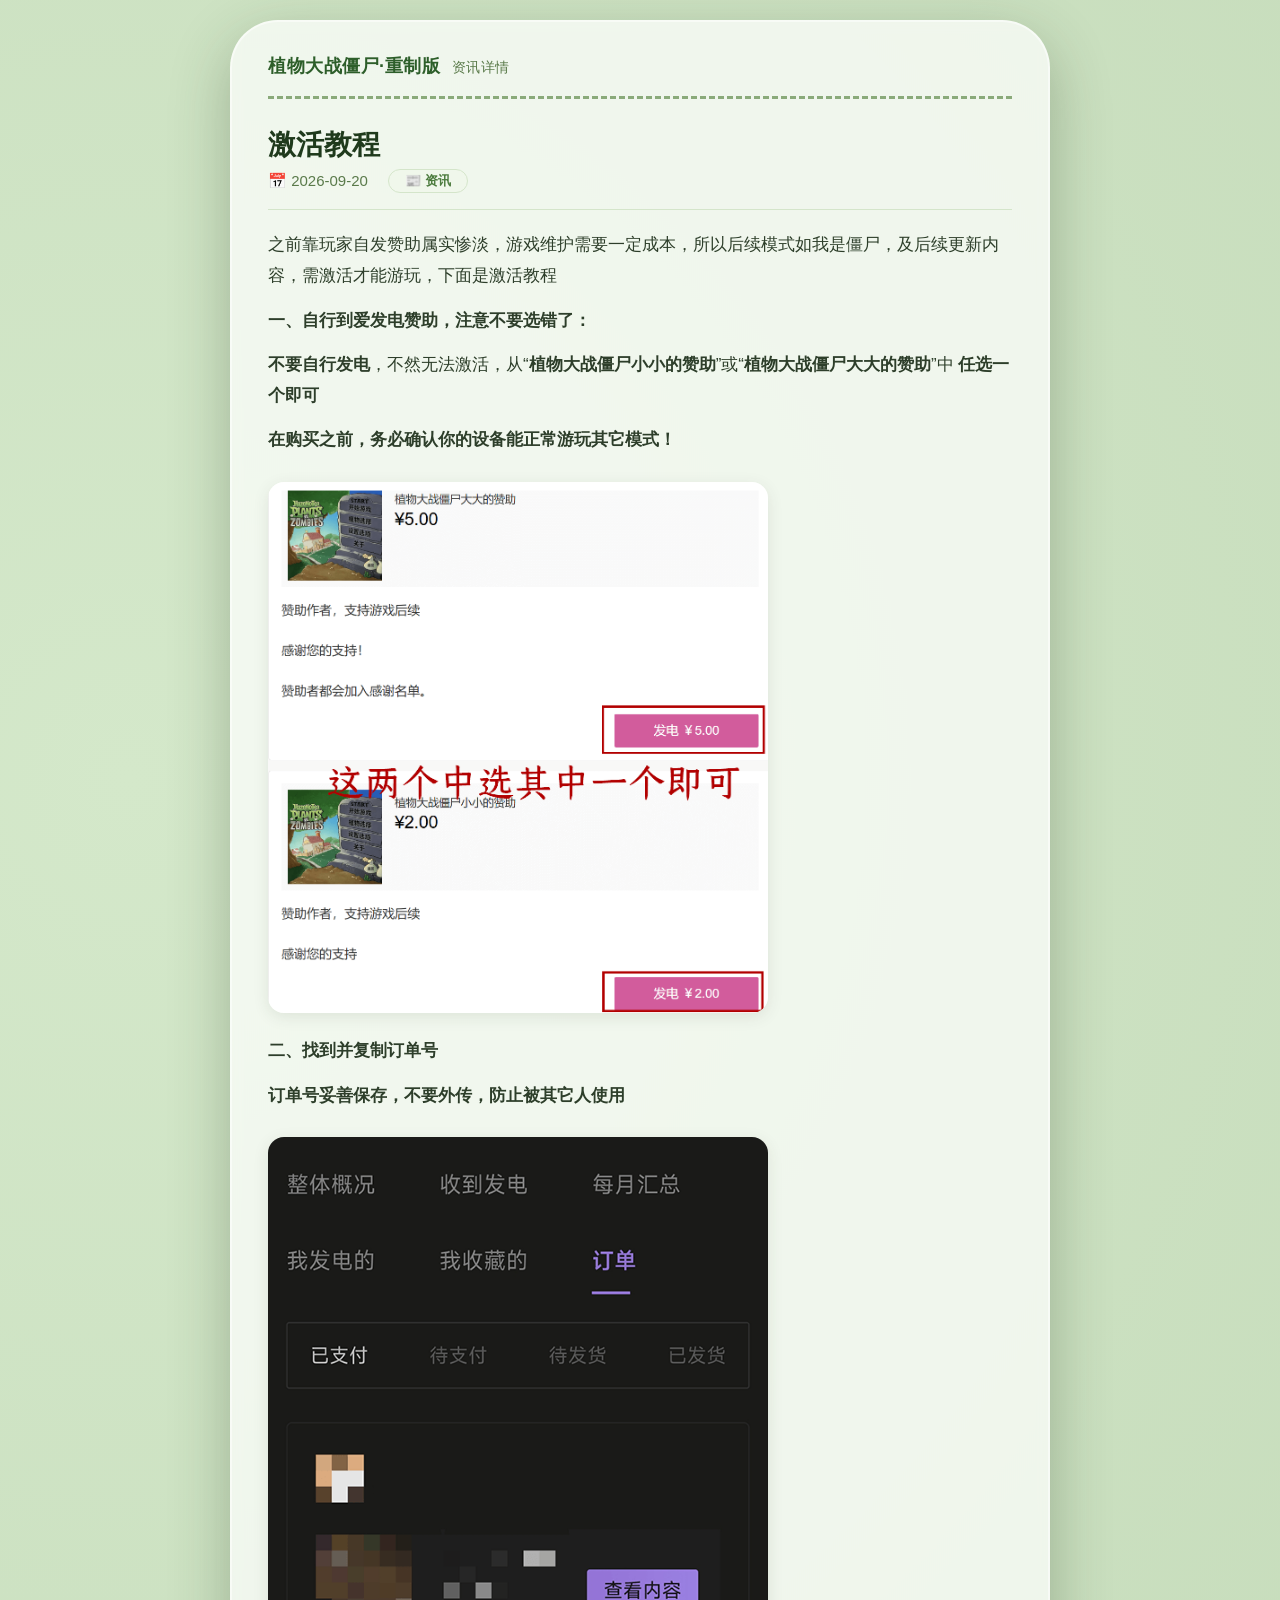
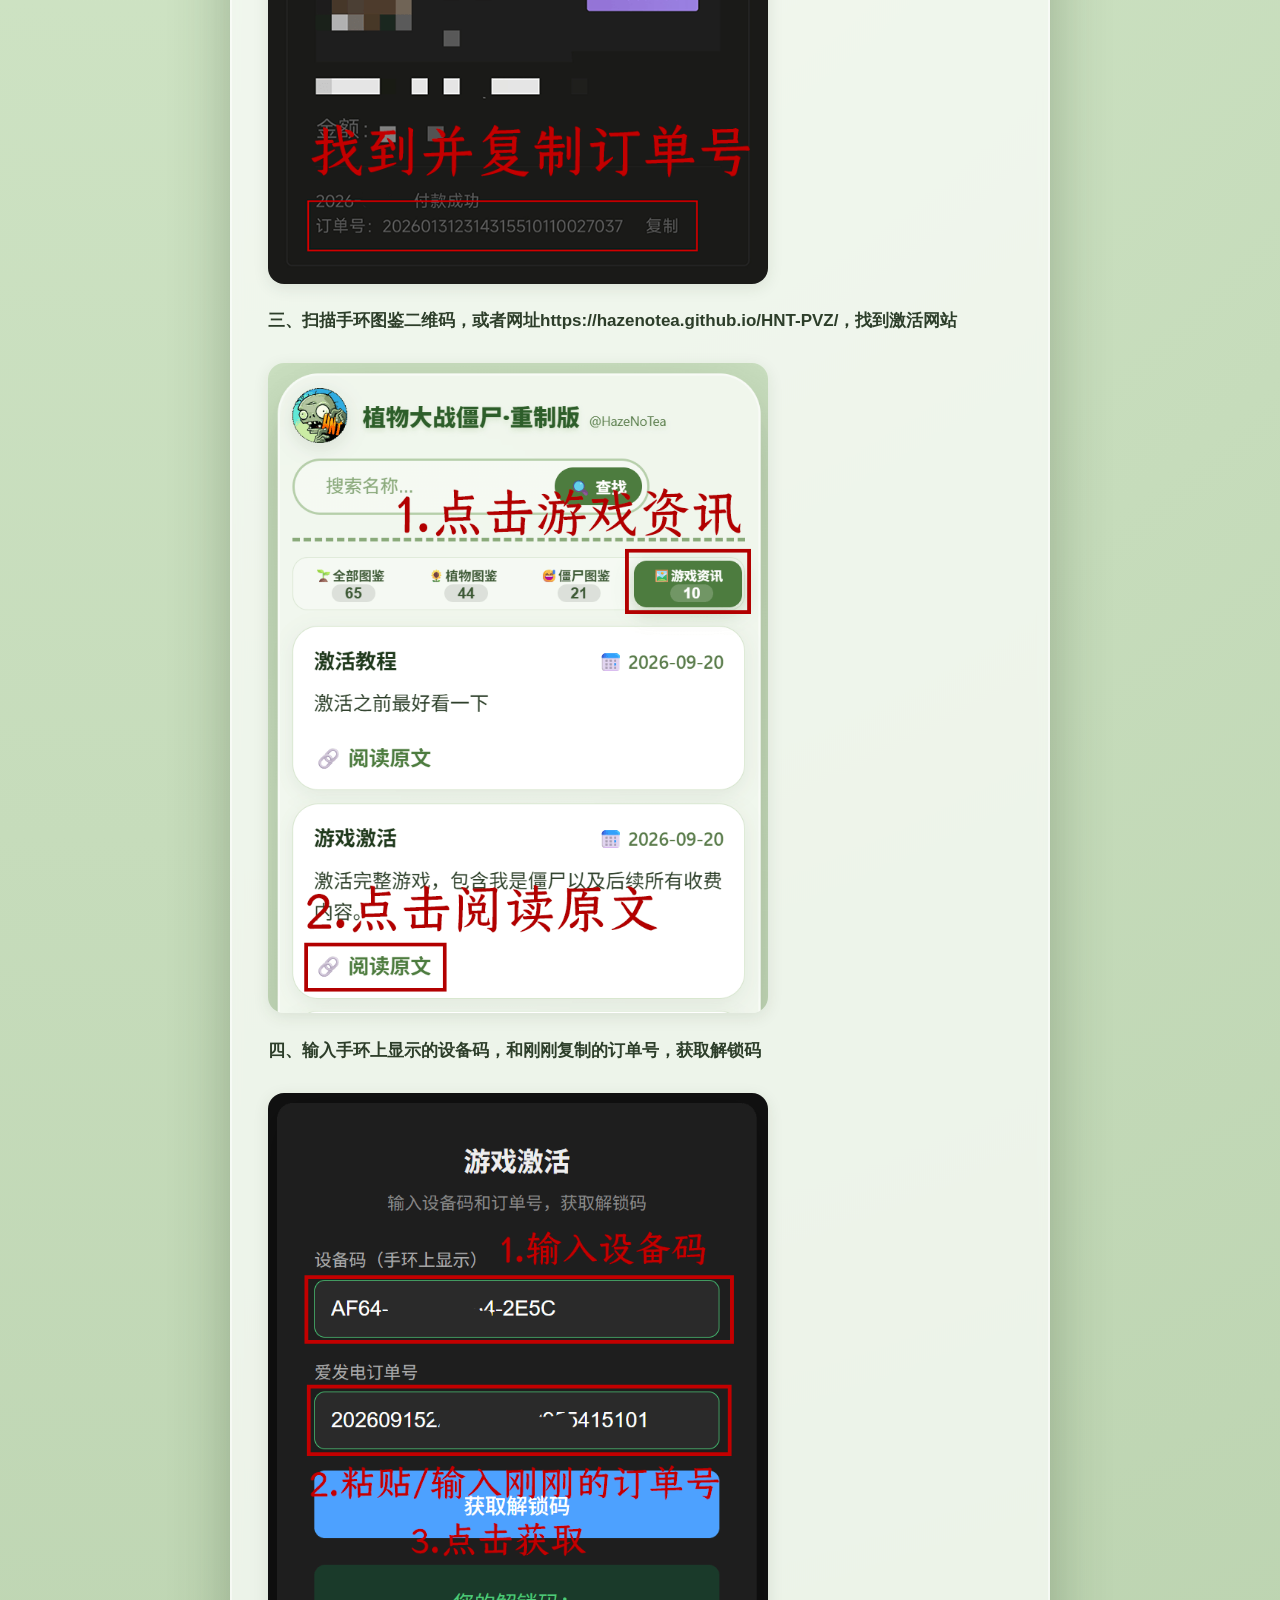
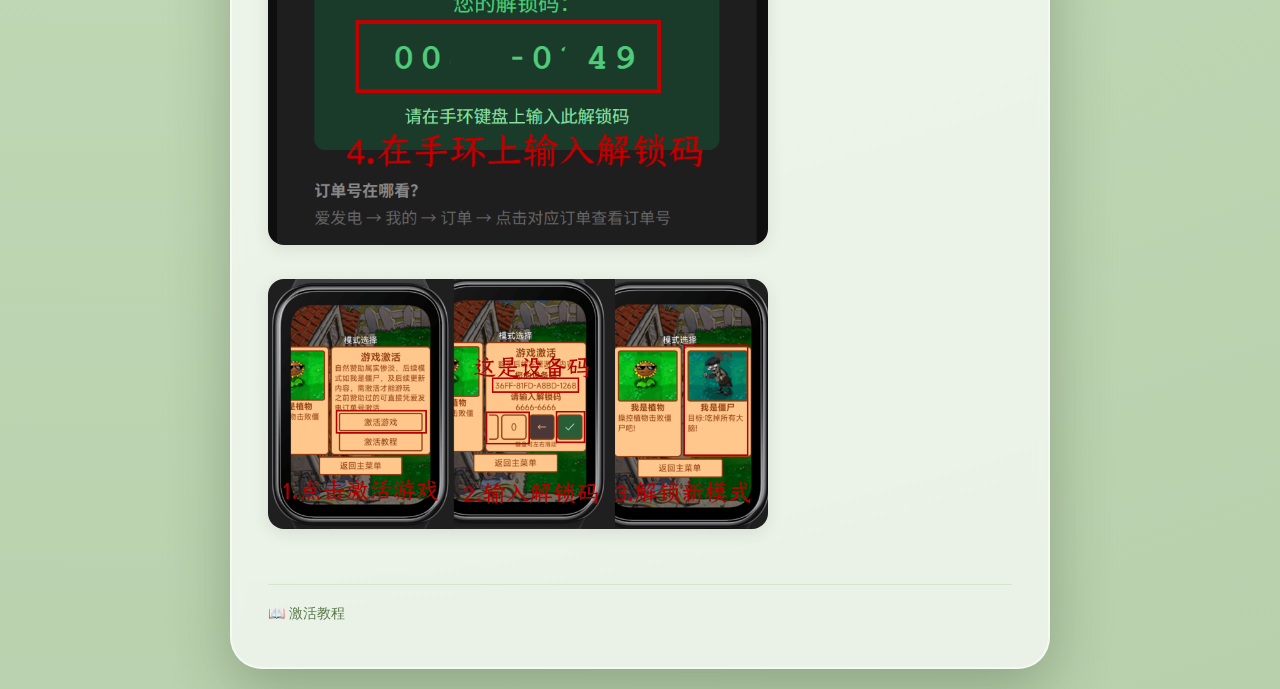
==== post/activateGuide.html @ cdd10bee "Ver3 新增激活系统" ====
<!DOCTYPE html>
<html lang="zh-CN">
<head>
    <meta charset="UTF-8" />
    <meta name="viewport" content="width=device-width, initial-scale=1.0" />
    <title>帖子详情 · 植物大战僵尸</title>
    <link rel="icon" type="image/png" href="../common/logo.png" />
    <style>
        /* ===== 全局重置 & 基础 ===== */
        * {
            margin: 0;
            padding: 0;
            box-sizing: border-box;
        }

        body {
            font-family: 'Segoe UI', 'PingFang SC', Roboto, 'Helvetica Neue', sans-serif;
            background: #e8f0e3;
            background-image: radial-gradient(circle at 10% 20%, #d4e8ca 0%, #b8d0ac 100%);
            min-height: 100vh;
            padding: 20px;
            color: #2d3e2a;
        }

        /* ===== 主容器 ===== */
        .app {
            max-width: 820px;
            margin: 0 auto;
            background: rgba(255, 255, 255, 0.70);
            backdrop-filter: blur(6px);
            border-radius: 48px 48px 32px 32px;
            box-shadow: 0 20px 60px rgba(40, 60, 30, 0.30);
            padding: 32px 36px 44px;
            border: 2px solid rgba(255, 255, 255, 0.50);
            transition: all 0.2s;
        }

        /* ===== 返回头部 ===== */
        .detail-header {
            display: flex;
            align-items: center;
            gap: 14px;
            margin-bottom: 28px;
            padding-bottom: 18px;
            border-bottom: 3px dashed #8aaa7a;
        }

        .detail-header .title-area {
            flex: 1;
            min-width: 0;
        }

        .detail-header .site-title {
            font-size: 18px;
            font-weight: 700;
            color: #2d5e2a;
            letter-spacing: 0.5px;
        }
        .detail-header .site-title small {
            font-weight: 400;
            font-size: 14px;
            color: #5a7a4a;
            margin-left: 6px;
        }

        /* ===== 帖子内容 ===== */
        .post-detail {
            animation: fadeIn 0.35s ease;
        }

        @keyframes fadeIn {
            from {
                opacity: 0;
                transform: translateY(12px);
            }
            to {
                opacity: 1;
                transform: translateY(0);
            }
        }

        .post-detail .post-title {
            font-size: 28px;
            font-weight: 800;
            color: #1f3a1c;
            line-height: 1.3;
            margin-bottom: 6px;
        }

        .post-detail .post-meta {
            display: flex;
            flex-wrap: wrap;
            align-items: center;
            gap: 12px 20px;
            margin-bottom: 20px;
            padding-bottom: 16px;
            border-bottom: 1px solid #d4e5ca;
        }

        .post-detail .post-date {
            font-size: 15px;
            color: #5a7a4a;
            font-weight: 500;
        }

        .post-detail .post-tag {
            background: #f0f7eb;
            border-radius: 30px;
            padding: 2px 16px;
            font-size: 13px;
            font-weight: 600;
            color: #4d7c3f;
            border: 1px solid #d4e5ca;
        }

        .post-detail .post-body {
            font-size: 17px;
            line-height: 1.8;
            color: #2d3e2a;
        }

        .post-detail .post-body p {
            margin-bottom: 14px;
        }

        .post-detail .post-body a {
            color: #4d7c3f;
            text-decoration: underline;
            font-weight: 500;
        }
        .post-detail .post-body a:hover {
            color: #3a6430;
        }

        .post-detail .post-body ul,
        .post-detail .post-body ol {
            padding-left: 24px;
            margin-bottom: 14px;
        }
        .post-detail .post-body li {
            margin-bottom: 6px;
        }

        .post-detail .post-body blockquote {
            background: #f6faf3;
            border-left: 4px solid #8aaa7a;
            padding: 12px 20px;
            border-radius: 12px;
            margin: 16px 0;
            color: #3d5a35;
        }

        .post-detail .post-body img {
            max-width: 100%;
            border-radius: 16px;
            margin: 12px 0;
            box-shadow: 0 4px 16px rgba(40, 60, 30, 0.10);
        }

        /* ===== 底部操作栏 ===== */
        .detail-footer {
            margin-top: 32px;
            padding-top: 20px;
            border-top: 1px solid #d4e5ca;
            display: flex;
            flex-wrap: wrap;
            justify-content: space-between;
            align-items: center;
            gap: 12px;
        }

        .detail-footer .footer-left {
            font-size: 14px;
            color: #5a7a4a;
        }

        .detail-footer .footer-left a {
            color: #4d7c3f;
            text-decoration: none;
            font-weight: 500;
        }
        .detail-footer .footer-left a:hover {
            text-decoration: underline;
        }

        .detail-footer .btn {
            display: inline-flex;
            align-items: center;
            gap: 6px;
            background: #f5faf2;
            border: 2px solid #b6cfaa;
            border-radius: 40px;
            padding: 8px 22px;
            font-weight: 600;
            font-size: 14px;
            color: #2d4a28;
            text-decoration: none;
            transition: all 0.2s;
            cursor: pointer;
        }
        .detail-footer .btn:hover {
            background: #e6f0df;
            border-color: #7fa86a;
            transform: translateY(-1px);
            box-shadow: 0 4px 12px rgba(60, 100, 40, 0.15);
        }

        .detail-footer .btn-primary {
            background: #4d7c3f;
            border-color: #4d7c3f;
            color: #fff;
        }
        .detail-footer .btn-primary:hover {
            background: #3a6430;
            border-color: #3a6430;
        }

        /* ===== 错误状态 ===== */
        .error-state {
            text-align: center;
            padding: 60px 20px 40px;
            color: #4a6a3a;
        }
        .error-state .big-emoji {
            font-size: 64px;
            display: block;
            margin-bottom: 16px;
        }
        .error-state h3 {
            font-size: 24px;
            font-weight: 600;
        }
        .error-state p {
            color: #6a8a5a;
            margin-top: 8px;
        }
        .error-state .btn {
            margin-top: 20px;
        }

        /* ===== Toast 提示 ===== */
        .toast {
            position: fixed;
            bottom: 30px;
            left: 50%;
            transform: translateX(-50%);
            background: #1f3a1c;
            color: #f0f7eb;
            padding: 12px 28px;
            border-radius: 40px;
            font-weight: 600;
            font-size: 15px;
            box-shadow: 0 10px 40px rgba(0, 0, 0, 0.25);
            z-index: 9999;
            opacity: 0;
            transition: opacity 0.3s, transform 0.3s;
            pointer-events: none;
            display: flex;
            align-items: center;
            gap: 10px;
        }
        .toast.show {
            opacity: 1;
            transform: translateX(-50%) translateY(0);
        }
        .toast.success {
            background: #2d5a28;
        }
        .toast.error {
            background: #7a3a3a;
        }
        .toast.info {
            background: #2d5a8a;
        }

        /* ===== 响应式 ===== */
        @media (max-width: 768px) {
            .app {
                padding: 20px 18px 28px;
                border-radius: 32px;
            }

            .detail-header {
                flex-wrap: wrap;
                gap: 10px;
            }
            .detail-header .title-area {
                flex: 1 1 100%;
                order: 2;
            }

            .detail-header .site-title {
                font-size: 16px;
            }

            .post-detail .post-title {
                font-size: 22px;
            }
            .post-detail .post-body {
                font-size: 16px;
            }

            .detail-footer {
                flex-direction: column;
                align-items: stretch;
                gap: 14px;
            }
            .detail-footer .btn {
                flex: 1;
                justify-content: center;
            }
        }

        @media (max-width: 420px) {
            .app {
                padding: 16px 14px 22px;
                border-radius: 24px;
            }
            .post-detail .post-title {
                font-size: 19px;
            }
            .post-detail .post-body {
                font-size: 15px;
            }
            .detail-footer .btn {
                font-size: 13px;
                padding: 6px 16px;
            }
        }

        /* ===== 滚动条 ===== */
        ::-webkit-scrollbar {
            width: 6px;
        }
        ::-webkit-scrollbar-track {
            background: #f0f7eb;
            border-radius: 10px;
        }
        ::-webkit-scrollbar-thumb {
            background: #b6cfaa;
            border-radius: 10px;
        }
        ::-webkit-scrollbar-thumb:hover {
            background: #8aaa7a;
        }
    </style>
</head>
<body>

    <!-- ===== Toast ===== -->
    <div class="toast" id="toast"></div>

    <!-- ===== 主容器 ===== -->
    <div class="app" id="app">

        <!-- 头部 -->
        <div class="detail-header">
            <div class="title-area">
                <div class="site-title">植物大战僵尸·重制版 <small>资讯详情</small></div>
            </div>
        </div>

        <!-- 帖子详情容器 -->
        <div id="postContainer">
            <!-- 由 JavaScript 动态渲染 -->
        </div>

        <!-- 底部 -->
        <div class="detail-footer" id="detailFooter">
            <div class="footer-left">
                <span id="footerInfo">📖 帖子详情</span>
            </div>
        </div>
    </div>

    <script>
        // ================================================================
        // 1. 内置数据（与图鉴页面保持一致）
        // ================================================================
        const GUIDES_DATA = [{
            id: 'guide1',
            title: '激活教程',
            date: '2026-09-20',
            content: `
                <p>之前靠玩家自发赞助属实惨淡，游戏维护需要一定成本，所以后续模式如我是僵尸，及后续更新内容，需激活才能游玩，下面是激活教程</p>
                <p><strong>一、自行到爱发电赞助，注意不要选错了：</strong></p>
                <p><strong>不要自行发电</strong>，不然无法激活，从“<strong>植物大战僵尸小小的赞助</strong>”或“<strong>植物大战僵尸大大的赞助</strong>”中
                    <strong>任选一个即可</strong>    
                </p>
                <p><strong>在购买之前，务必确认你的设备能正常游玩其它模式！</strong></p>
                <img src="image/二选一.png" width="500">
                <p><strong>二、找到并复制订单号</strong></p>
                <p><strong>订单号妥善保存，不要外传，防止被其它人使用</strong></p>
                <img src="image/订单号.png" width="500">
                <p><strong>三、扫描手环图鉴二维码，或者网址https://hazenotea.github.io/HNT-PVZ/，找到激活网站</strong></p>
                <img src="image/激活网站.png" width="500">
                <p><strong>四、输入手环上显示的设备码，和刚刚复制的订单号，获取解锁码</strong></p>
                <img src="image/解锁码.png" width="500">
                <img src="image/手环端操作.png" width="500">
            `,
                //<blockquote>
                //    <strong>开发团队寄语：</strong> 感谢玩家们多年来的支持，我们一直在努力为大家带来更好的游戏体验。
                //</blockquote>
            link: ''
        }];

        // ================================================================
        // 2. 工具函数
        // ================================================================
        function showToast(message, type = 'info', duration = 2500) {
            const toast = document.getElementById('toast');
            toast.textContent = message;
            toast.className = 'toast ' + type + ' show';
            clearTimeout(toast._timer);
            toast._timer = setTimeout(() => { toast.classList.remove('show'); }, duration);
        }

        function getPostIdFromURL() {
            const params = new URLSearchParams(window.location.search);
            return params.get('id') || params.get('guide') || null;
        }

        // ================================================================
        // 3. 渲染帖子详情
        // ================================================================
        function renderPost(postId) {
            const container = document.getElementById('postContainer');

            // 查找帖子
            let post = null;
            if (postId) {
                post = GUIDES_DATA.find(g => g.id === postId);
            }

            // 如果没找到，尝试用第一个作为默认
            if (!post && GUIDES_DATA.length > 0) {
                post = GUIDES_DATA[0];
                // 如果 URL 有 id 但没匹配到，提示用户
                if (postId) {
                    showToast('未找到指定帖子，已显示最新资讯', 'info', 2000);
                }
            }

            if (!post) {
                container.innerHTML = `
                    <div class="error-state">
                        <span class="big-emoji">📭</span>
                        <h3>暂无资讯内容</h3>
                        <p>请稍后回来查看</p>
                        <a href="index.html" class="btn" style="display:inline-flex;align-items:center;gap:6px;background:#4d7c3f;color:#fff;padding:8px 24px;border-radius:40px;text-decoration:none;margin-top:16px;">🏠 返回首页</a>
                    </div>
                `;
                document.getElementById('footerInfo').textContent = '📭 暂无内容';
                return;
            }

            // 渲染帖子
            container.innerHTML = `
                <div class="post-detail">
                    <h1 class="post-title">${post.title}</h1>
                    <div class="post-meta">
                        <span class="post-date">📅 ${post.date}</span>
                        <span class="post-tag">📰 资讯</span>
                    </div>
                    <div class="post-body">
                        ${post.content}
                    </div>
                    ${post.link ? `
                        <div style="margin-top:24px;padding-top:20px;border-top:1px solid #d4e5ca;text-align:center;">
                            <a href="${post.link}" target="_blank" class="btn btn-primary" style="display:inline-flex;align-items:center;gap:8px;background:#4d7c3f;color:#fff;padding:10px 32px;border-radius:40px;text-decoration:none;font-weight:600;">
                                🔗 查看链接
                            </a>
                        </div>
                    ` : ''}
                </div>
            `;

            // 更新底部信息
            document.getElementById('footerInfo').textContent = `📖 ${post.title}`;

            // 更新页面标题
            document.title = `${post.title} · HNTPVZ`;
        }

        // ================================================================
        // 4. 启动
        // ================================================================
        document.addEventListener('DOMContentLoaded', function() {
            const postId = getPostIdFromURL();
            renderPost(postId);
            console.log('📰 帖子详情页已加载，ID:', postId || '默认');
        });
    </script>

</body>
</html>
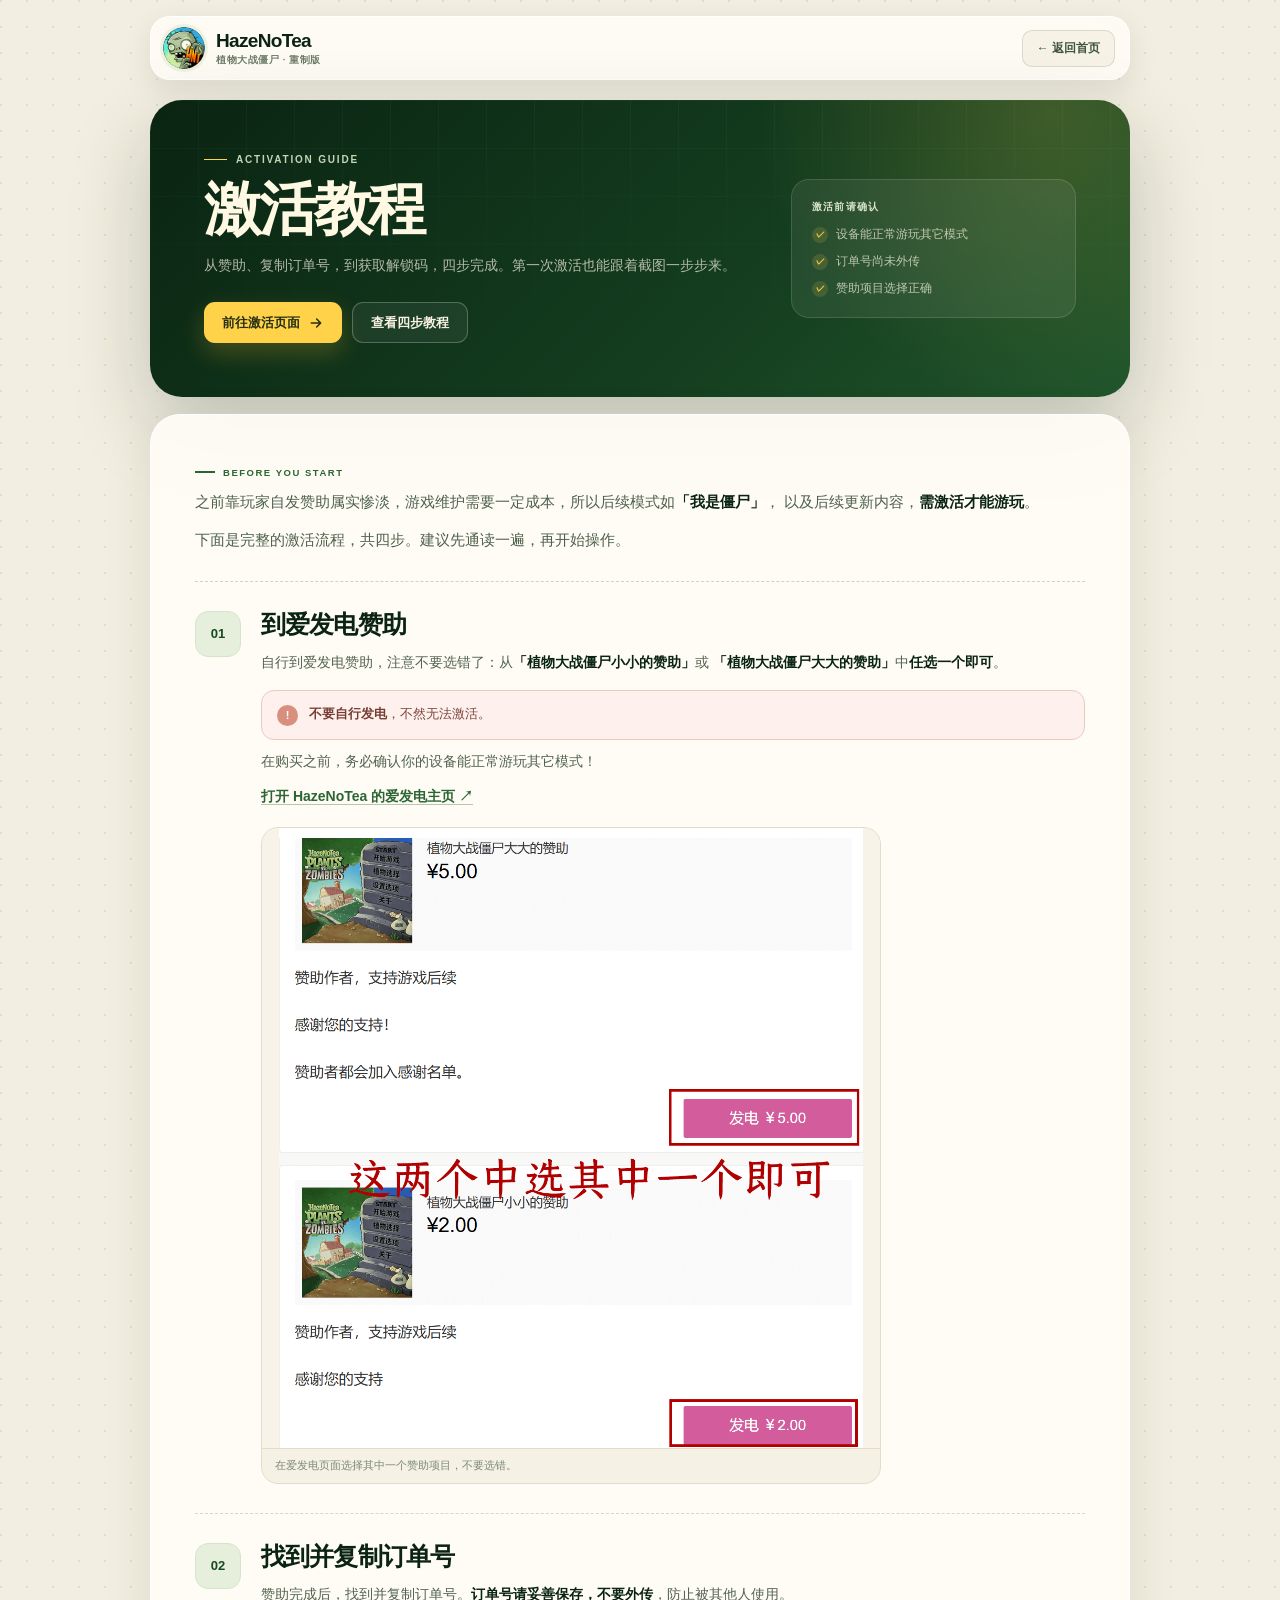
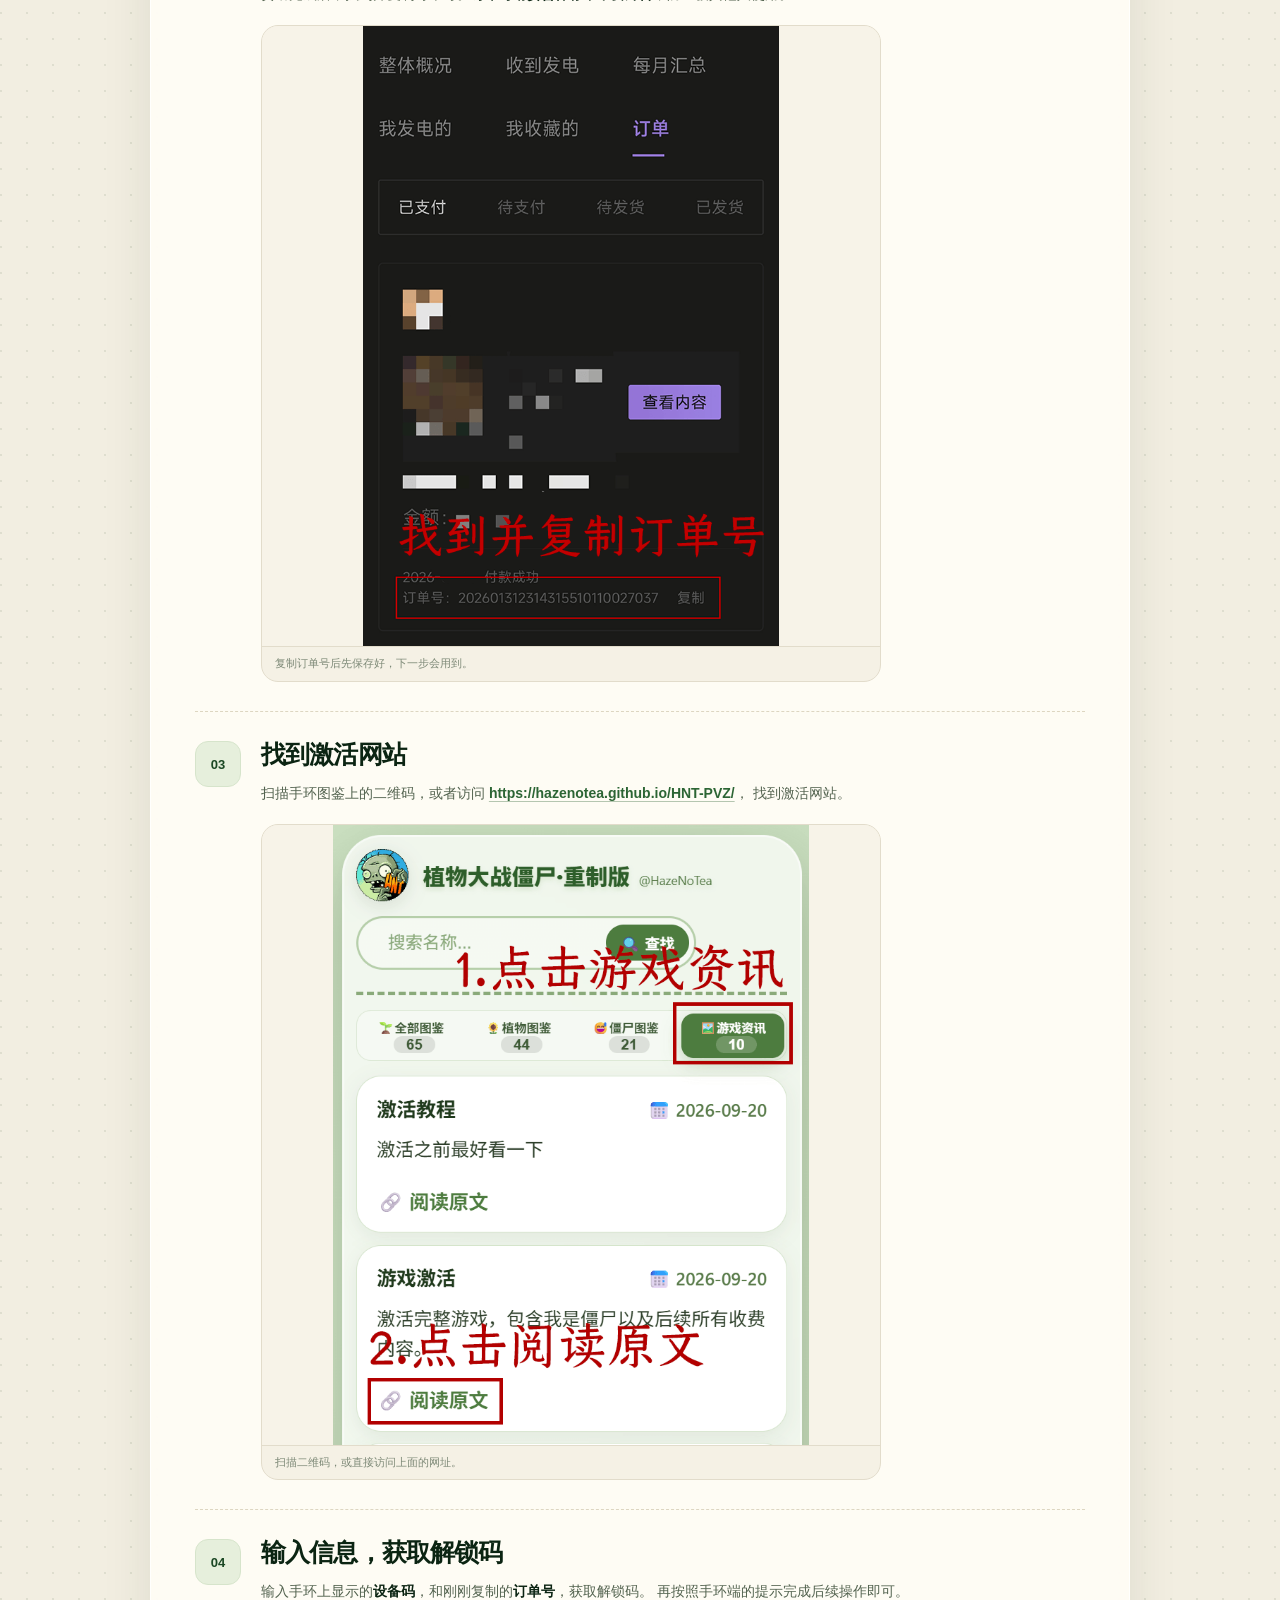
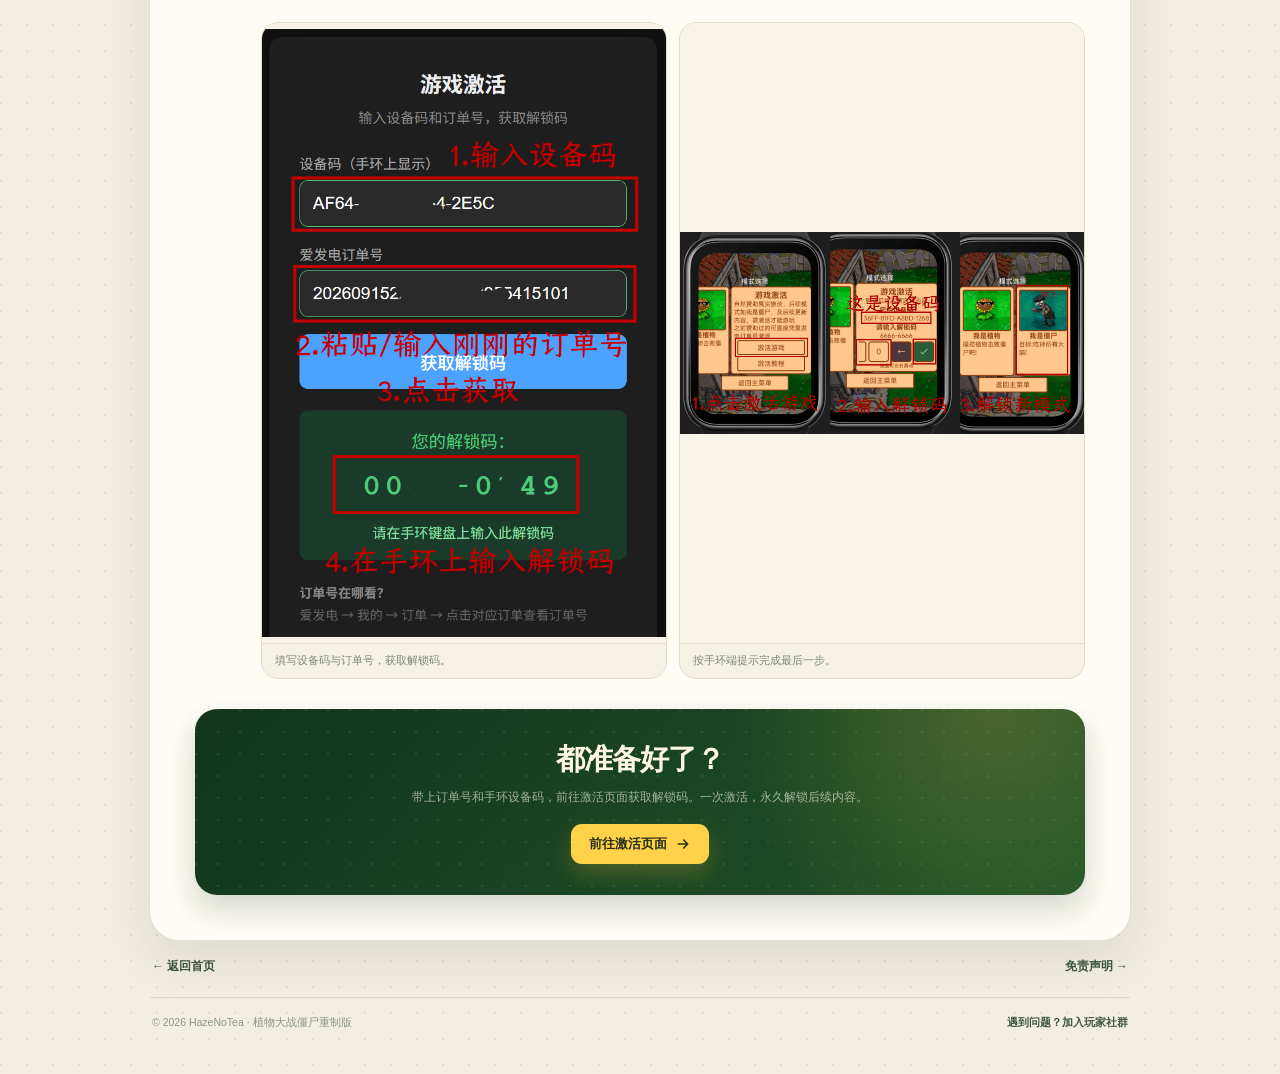
==== commit 4082c6f0: "feat: 界面优化" ====
--- a/post/activateGuide.html
+++ b/post/activateGuide.html
@@ -3,494 +3,223 @@
 <head>
     <meta charset="UTF-8" />
     <meta name="viewport" content="width=device-width, initial-scale=1.0" />
-    <title>帖子详情 · 植物大战僵尸</title>
+    <title>激活教程｜HazeNoTea · 植物大战僵尸重制版</title>
+    <meta name="description" content="HazeNoTea 植物大战僵尸重制版图文激活教程：从爱发电赞助、复制订单号，到输入手环设备码获取解锁码，四步完成激活。" />
+    <meta name="theme-color" content="#12351c" />
+    <meta property="og:title" content="激活教程｜HazeNoTea" />
+    <meta property="og:description" content="四步完成植物大战僵尸重制版激活，附完整截图说明。" />
+    <meta property="og:url" content="https://hazenotea.github.io/HNT-PVZ/post/activateGuide.html" />
+    <meta property="og:image" content="https://hazenotea.github.io/HNT-PVZ/common/logo.png" />
+    <link rel="canonical" href="https://hazenotea.github.io/HNT-PVZ/post/activateGuide.html" />
     <link rel="icon" type="image/png" href="../common/logo.png" />
-    <style>
-        /* ===== 全局重置 & 基础 ===== */
-        * {
-            margin: 0;
-            padding: 0;
-            box-sizing: border-box;
-        }
-
-        body {
-            font-family: 'Segoe UI', 'PingFang SC', Roboto, 'Helvetica Neue', sans-serif;
-            background: #e8f0e3;
-            background-image: radial-gradient(circle at 10% 20%, #d4e8ca 0%, #b8d0ac 100%);
-            min-height: 100vh;
-            padding: 20px;
-            color: #2d3e2a;
-        }
-
-        /* ===== 主容器 ===== */
-        .app {
-            max-width: 820px;
-            margin: 0 auto;
-            background: rgba(255, 255, 255, 0.70);
-            backdrop-filter: blur(6px);
-            border-radius: 48px 48px 32px 32px;
-            box-shadow: 0 20px 60px rgba(40, 60, 30, 0.30);
-            padding: 32px 36px 44px;
-            border: 2px solid rgba(255, 255, 255, 0.50);
-            transition: all 0.2s;
-        }
-
-        /* ===== 返回头部 ===== */
-        .detail-header {
-            display: flex;
-            align-items: center;
-            gap: 14px;
-            margin-bottom: 28px;
-            padding-bottom: 18px;
-            border-bottom: 3px dashed #8aaa7a;
-        }
-
-        .detail-header .title-area {
-            flex: 1;
-            min-width: 0;
-        }
-
-        .detail-header .site-title {
-            font-size: 18px;
-            font-weight: 700;
-            color: #2d5e2a;
-            letter-spacing: 0.5px;
-        }
-        .detail-header .site-title small {
-            font-weight: 400;
-            font-size: 14px;
-            color: #5a7a4a;
-            margin-left: 6px;
-        }
-
-        /* ===== 帖子内容 ===== */
-        .post-detail {
-            animation: fadeIn 0.35s ease;
-        }
-
-        @keyframes fadeIn {
-            from {
-                opacity: 0;
-                transform: translateY(12px);
-            }
-            to {
-                opacity: 1;
-                transform: translateY(0);
-            }
-        }
-
-        .post-detail .post-title {
-            font-size: 28px;
-            font-weight: 800;
-            color: #1f3a1c;
-            line-height: 1.3;
-            margin-bottom: 6px;
-        }
-
-        .post-detail .post-meta {
-            display: flex;
-            flex-wrap: wrap;
-            align-items: center;
-            gap: 12px 20px;
-            margin-bottom: 20px;
-            padding-bottom: 16px;
-            border-bottom: 1px solid #d4e5ca;
-        }
-
-        .post-detail .post-date {
-            font-size: 15px;
-            color: #5a7a4a;
-            font-weight: 500;
-        }
-
-        .post-detail .post-tag {
-            background: #f0f7eb;
-            border-radius: 30px;
-            padding: 2px 16px;
-            font-size: 13px;
-            font-weight: 600;
-            color: #4d7c3f;
-            border: 1px solid #d4e5ca;
-        }
-
-        .post-detail .post-body {
-            font-size: 17px;
-            line-height: 1.8;
-            color: #2d3e2a;
-        }
-
-        .post-detail .post-body p {
-            margin-bottom: 14px;
-        }
-
-        .post-detail .post-body a {
-            color: #4d7c3f;
-            text-decoration: underline;
-            font-weight: 500;
-        }
-        .post-detail .post-body a:hover {
-            color: #3a6430;
-        }
-
-        .post-detail .post-body ul,
-        .post-detail .post-body ol {
-            padding-left: 24px;
-            margin-bottom: 14px;
-        }
-        .post-detail .post-body li {
-            margin-bottom: 6px;
-        }
-
-        .post-detail .post-body blockquote {
-            background: #f6faf3;
-            border-left: 4px solid #8aaa7a;
-            padding: 12px 20px;
-            border-radius: 12px;
-            margin: 16px 0;
-            color: #3d5a35;
-        }
-
-        .post-detail .post-body img {
-            max-width: 100%;
-            border-radius: 16px;
-            margin: 12px 0;
-            box-shadow: 0 4px 16px rgba(40, 60, 30, 0.10);
-        }
-
-        /* ===== 底部操作栏 ===== */
-        .detail-footer {
-            margin-top: 32px;
-            padding-top: 20px;
-            border-top: 1px solid #d4e5ca;
-            display: flex;
-            flex-wrap: wrap;
-            justify-content: space-between;
-            align-items: center;
-            gap: 12px;
-        }
-
-        .detail-footer .footer-left {
-            font-size: 14px;
-            color: #5a7a4a;
-        }
-
-        .detail-footer .footer-left a {
-            color: #4d7c3f;
-            text-decoration: none;
-            font-weight: 500;
-        }
-        .detail-footer .footer-left a:hover {
-            text-decoration: underline;
-        }
-
-        .detail-footer .btn {
-            display: inline-flex;
-            align-items: center;
-            gap: 6px;
-            background: #f5faf2;
-            border: 2px solid #b6cfaa;
-            border-radius: 40px;
-            padding: 8px 22px;
-            font-weight: 600;
-            font-size: 14px;
-            color: #2d4a28;
-            text-decoration: none;
-            transition: all 0.2s;
-            cursor: pointer;
-        }
-        .detail-footer .btn:hover {
-            background: #e6f0df;
-            border-color: #7fa86a;
-            transform: translateY(-1px);
-            box-shadow: 0 4px 12px rgba(60, 100, 40, 0.15);
-        }
-
-        .detail-footer .btn-primary {
-            background: #4d7c3f;
-            border-color: #4d7c3f;
-            color: #fff;
-        }
-        .detail-footer .btn-primary:hover {
-            background: #3a6430;
-            border-color: #3a6430;
-        }
-
-        /* ===== 错误状态 ===== */
-        .error-state {
-            text-align: center;
-            padding: 60px 20px 40px;
-            color: #4a6a3a;
-        }
-        .error-state .big-emoji {
-            font-size: 64px;
-            display: block;
-            margin-bottom: 16px;
-        }
-        .error-state h3 {
-            font-size: 24px;
-            font-weight: 600;
-        }
-        .error-state p {
-            color: #6a8a5a;
-            margin-top: 8px;
-        }
-        .error-state .btn {
-            margin-top: 20px;
-        }
-
-        /* ===== Toast 提示 ===== */
-        .toast {
-            position: fixed;
-            bottom: 30px;
-            left: 50%;
-            transform: translateX(-50%);
-            background: #1f3a1c;
-            color: #f0f7eb;
-            padding: 12px 28px;
-            border-radius: 40px;
-            font-weight: 600;
-            font-size: 15px;
-            box-shadow: 0 10px 40px rgba(0, 0, 0, 0.25);
-            z-index: 9999;
-            opacity: 0;
-            transition: opacity 0.3s, transform 0.3s;
-            pointer-events: none;
-            display: flex;
-            align-items: center;
-            gap: 10px;
-        }
-        .toast.show {
-            opacity: 1;
-            transform: translateX(-50%) translateY(0);
-        }
-        .toast.success {
-            background: #2d5a28;
-        }
-        .toast.error {
-            background: #7a3a3a;
-        }
-        .toast.info {
-            background: #2d5a8a;
-        }
-
-        /* ===== 响应式 ===== */
-        @media (max-width: 768px) {
-            .app {
-                padding: 20px 18px 28px;
-                border-radius: 32px;
-            }
-
-            .detail-header {
-                flex-wrap: wrap;
-                gap: 10px;
-            }
-            .detail-header .title-area {
-                flex: 1 1 100%;
-                order: 2;
-            }
-
-            .detail-header .site-title {
-                font-size: 16px;
-            }
-
-            .post-detail .post-title {
-                font-size: 22px;
-            }
-            .post-detail .post-body {
-                font-size: 16px;
-            }
-
-            .detail-footer {
-                flex-direction: column;
-                align-items: stretch;
-                gap: 14px;
-            }
-            .detail-footer .btn {
-                flex: 1;
-                justify-content: center;
-            }
-        }
-
-        @media (max-width: 420px) {
-            .app {
-                padding: 16px 14px 22px;
-                border-radius: 24px;
-            }
-            .post-detail .post-title {
-                font-size: 19px;
-            }
-            .post-detail .post-body {
-                font-size: 15px;
-            }
-            .detail-footer .btn {
-                font-size: 13px;
-                padding: 6px 16px;
-            }
-        }
-
-        /* ===== 滚动条 ===== */
-        ::-webkit-scrollbar {
-            width: 6px;
-        }
-        ::-webkit-scrollbar-track {
-            background: #f0f7eb;
-            border-radius: 10px;
-        }
-        ::-webkit-scrollbar-thumb {
-            background: #b6cfaa;
-            border-radius: 10px;
-        }
-        ::-webkit-scrollbar-thumb:hover {
-            background: #8aaa7a;
-        }
-    </style>
+    <link rel="stylesheet" href="../css/post.css" />
 </head>
 <body>
 
-    <!-- ===== Toast ===== -->
-    <div class="toast" id="toast"></div>
-
-    <!-- ===== 主容器 ===== -->
-    <div class="app" id="app">
-
-        <!-- 头部 -->
-        <div class="detail-header">
-            <div class="title-area">
-                <div class="site-title">植物大战僵尸·重制版 <small>资讯详情</small></div>
+    <!-- ===== 顶部 ===== -->
+    <header class="post-header">
+        <a class="post-brand" href="../index.html" aria-label="返回 HazeNoTea 首页">
+            <img src="../common/logo.png" alt="" width="42" height="42" />
+            <span>
+                <strong>HazeNoTea</strong>
+                <small>植物大战僵尸 · 重制版</small>
+            </span>
+        </a>
+        <a class="post-back" href="../index.html">← 返回首页</a>
+    </header>
+
+    <main class="post-shell">
+        <!-- ===== 教程头部 ===== -->
+        <section class="post-hero" aria-labelledby="guideTitle">
+            <div>
+                <p class="kicker-light">ACTIVATION GUIDE</p>
+                <h1 id="guideTitle">激活教程</h1>
+                <p class="post-hero-lead">
+                    从赞助、复制订单号，到获取解锁码，四步完成。第一次激活也能跟着截图一步步来。
+                </p>
+                <div class="post-hero-actions">
+                    <a class="btn btn--sun" href="https://hazenotea.github.io/HNT-PW/pages/activate/activate.html?game=com.hazenotea.pvz.watch" target="_blank" rel="noopener">
+                        前往激活页面
+                        <svg viewBox="0 0 24 24" fill="none" stroke="currentColor" stroke-width="2.4" stroke-linecap="round" stroke-linejoin="round" aria-hidden="true">
+                            <path d="M5 12h14M13 6l6 6-6 6" />
+                        </svg>
+                    </a>
+                    <a class="btn btn--outline" href="#steps">查看四步教程</a>
+                </div>
             </div>
-        </div>
-
-        <!-- 帖子详情容器 -->
-        <div id="postContainer">
-            <!-- 由 JavaScript 动态渲染 -->
-        </div>
-
-        <!-- 底部 -->
-        <div class="detail-footer" id="detailFooter">
-            <div class="footer-left">
-                <span id="footerInfo">📖 帖子详情</span>
+
+            <aside class="hero-note" aria-label="激活前请确认">
+                <span class="hero-note-label">激活前请确认</span>
+                <ul>
+                    <li>设备能正常游玩其它模式</li>
+                    <li>订单号尚未外传</li>
+                    <li>赞助项目选择正确</li>
+                </ul>
+            </aside>
+        </section>
+
+        <!-- ===== 教程正文 ===== -->
+        <article class="article-card" id="steps">
+            <div class="article-intro">
+                <span class="article-eyebrow">BEFORE YOU START</span>
+                <p>
+                    之前靠玩家自发赞助属实惨淡，游戏维护需要一定成本，所以后续模式如<strong>「我是僵尸」</strong>，
+                    以及后续更新内容，<strong>需激活才能游玩</strong>。
+                </p>
+                <p>下面是完整的激活流程，共四步。建议先通读一遍，再开始操作。</p>
             </div>
-        </div>
-    </div>
+
+            <ol class="step-list">
+                <!-- 步骤 1 -->
+                <li class="step">
+                    <span class="step-num" aria-hidden="true">01</span>
+                    <div class="step-body">
+                        <h2>到爱发电赞助</h2>
+                        <p>
+                            自行到爱发电赞助，注意不要选错了：从<strong>「植物大战僵尸小小的赞助」</strong>或
+                            <strong>「植物大战僵尸大大的赞助」</strong>中<strong>任选一个即可</strong>。
+                        </p>
+                        <div class="callout callout--danger">
+                            <span><strong>不要自行发电</strong>，不然无法激活。</span>
+                        </div>
+                        <p>
+                            在购买之前，务必确认你的设备能正常游玩其它模式！
+                        </p>
+                        <p>
+                            <a class="inline-link" href="https://ifdian.net/a/HazeNoTea" target="_blank" rel="noopener">打开 HazeNoTea 的爱发电主页 ↗</a>
+                        </p>
+                        <figure class="shot">
+                            <img src="image/二选一.png" alt="爱发电页面中两个植物大战僵尸赞助项目的选择示意" width="1113" height="1183" data-zoom loading="lazy" decoding="async" />
+                            <figcaption>在爱发电页面选择其中一个赞助项目，不要选错。</figcaption>
+                        </figure>
+                    </div>
+                </li>
+
+                <!-- 步骤 2 -->
+                <li class="step">
+                    <span class="step-num" aria-hidden="true">02</span>
+                    <div class="step-body">
+                        <h2>找到并复制订单号</h2>
+                        <p>
+                            赞助完成后，找到并复制订单号。<strong>订单号请妥善保存，不要外传</strong>，防止被其他人使用。
+                        </p>
+                        <figure class="shot">
+                            <img src="image/订单号.png" alt="订单号在订单详情中的位置示意" width="600" height="896" data-zoom loading="lazy" decoding="async" />
+                            <figcaption>复制订单号后先保存好，下一步会用到。</figcaption>
+                        </figure>
+                    </div>
+                </li>
+
+                <!-- 步骤 3 -->
+                <li class="step">
+                    <span class="step-num" aria-hidden="true">03</span>
+                    <div class="step-body">
+                        <h2>找到激活网站</h2>
+                        <p>
+                            扫描手环图鉴上的二维码，或者访问
+                            <a class="inline-link" href="https://hazenotea.github.io/HNT-PVZ/" target="_blank" rel="noopener">https://hazenotea.github.io/HNT-PVZ/</a>，
+                            找到激活网站。
+                        </p>
+                        <figure class="shot">
+                            <img src="image/激活网站.png" alt="手环图鉴二维码与激活网站入口示意" width="675" height="878" data-zoom loading="lazy" decoding="async" />
+                            <figcaption>扫描二维码，或直接访问上面的网址。</figcaption>
+                        </figure>
+                    </div>
+                </li>
+
+                <!-- 步骤 4 -->
+                <li class="step">
+                    <span class="step-num" aria-hidden="true">04</span>
+                    <div class="step-body">
+                        <h2>输入信息，获取解锁码</h2>
+                        <p>
+                            输入手环上显示的<strong>设备码</strong>，和刚刚复制的<strong>订单号</strong>，获取解锁码。
+                            再按照手环端的提示完成后续操作即可。
+                        </p>
+                        <div class="shot-grid">
+                            <figure class="shot">
+                                <img src="image/解锁码.png" alt="输入设备码与订单号后获取解锁码的界面" width="658" height="990" data-zoom loading="lazy" decoding="async" />
+                                <figcaption>填写设备码与订单号，获取解锁码。</figcaption>
+                            </figure>
+                            <figure class="shot">
+                                <img src="image/手环端操作.png" alt="手环端输入解锁码的操作界面" width="1600" height="800" data-zoom loading="lazy" decoding="async" />
+                                <figcaption>按手环端提示完成最后一步。</figcaption>
+                            </figure>
+                        </div>
+                    </div>
+                </li>
+            </ol>
+
+            <div class="final-cta">
+                <h2>都准备好了？</h2>
+                <p>带上订单号和手环设备码，前往激活页面获取解锁码。一次激活，永久解锁后续内容。</p>
+                <a class="btn btn--sun" href="https://hazenotea.github.io/HNT-PW/pages/activate/activate.html?game=com.hazenotea.pvz.watch" target="_blank" rel="noopener">
+                    前往激活页面
+                    <svg viewBox="0 0 24 24" fill="none" stroke="currentColor" stroke-width="2.4" stroke-linecap="round" stroke-linejoin="round" aria-hidden="true">
+                        <path d="M5 12h14M13 6l6 6-6 6" />
+                    </svg>
+                </a>
+            </div>
+        </article>
+
+        <nav class="post-nav" aria-label="文章导航">
+            <a href="../index.html">← 返回首页</a>
+            <a href="免责声明.html">免责声明 →</a>
+        </nav>
+
+        <footer class="post-footer">
+            <span>© 2026 HazeNoTea · 植物大战僵尸重制版</span>
+            <a href="../index.html#community">遇到问题？加入玩家社群</a>
+        </footer>
+    </main>
+
+    <!-- ===== 图片查看器 ===== -->
+    <dialog class="lightbox" id="lightbox" aria-label="查看大图">
+        <button class="lightbox-close" type="button" aria-label="关闭大图">×</button>
+        <img id="lightboxImage" src="" alt="" />
+    </dialog>
 
     <script>
-        // ================================================================
-        // 1. 内置数据（与图鉴页面保持一致）
-        // ================================================================
-        const GUIDES_DATA = [{
-            id: 'guide1',
-            title: '激活教程',
-            date: '2026-09-20',
-            content: `
-                <p>之前靠玩家自发赞助属实惨淡，游戏维护需要一定成本，所以后续模式如我是僵尸，及后续更新内容，需激活才能游玩，下面是激活教程</p>
-                <p><strong>一、自行到爱发电赞助，注意不要选错了：</strong></p>
-                <p><strong>不要自行发电</strong>，不然无法激活，从“<strong>植物大战僵尸小小的赞助</strong>”或“<strong>植物大战僵尸大大的赞助</strong>”中
-                    <strong>任选一个即可</strong>    
-                </p>
-                <p><strong>在购买之前，务必确认你的设备能正常游玩其它模式！</strong></p>
-                <img src="image/二选一.png" width="500">
-                <p><strong>二、找到并复制订单号</strong></p>
-                <p><strong>订单号妥善保存，不要外传，防止被其它人使用</strong></p>
-                <img src="image/订单号.png" width="500">
-                <p><strong>三、扫描手环图鉴二维码，或者网址https://hazenotea.github.io/HNT-PVZ/，找到激活网站</strong></p>
-                <img src="image/激活网站.png" width="500">
-                <p><strong>四、输入手环上显示的设备码，和刚刚复制的订单号，获取解锁码</strong></p>
-                <img src="image/解锁码.png" width="500">
-                <img src="image/手环端操作.png" width="500">
-            `,
-                //<blockquote>
-                //    <strong>开发团队寄语：</strong> 感谢玩家们多年来的支持，我们一直在努力为大家带来更好的游戏体验。
-                //</blockquote>
-            link: ''
-        }];
-
-        // ================================================================
-        // 2. 工具函数
-        // ================================================================
-        function showToast(message, type = 'info', duration = 2500) {
-            const toast = document.getElementById('toast');
-            toast.textContent = message;
-            toast.className = 'toast ' + type + ' show';
-            clearTimeout(toast._timer);
-            toast._timer = setTimeout(() => { toast.classList.remove('show'); }, duration);
-        }
-
-        function getPostIdFromURL() {
-            const params = new URLSearchParams(window.location.search);
-            return params.get('id') || params.get('guide') || null;
-        }
-
-        // ================================================================
-        // 3. 渲染帖子详情
-        // ================================================================
-        function renderPost(postId) {
-            const container = document.getElementById('postContainer');
-
-            // 查找帖子
-            let post = null;
-            if (postId) {
-                post = GUIDES_DATA.find(g => g.id === postId);
-            }
-
-            // 如果没找到，尝试用第一个作为默认
-            if (!post && GUIDES_DATA.length > 0) {
-                post = GUIDES_DATA[0];
-                // 如果 URL 有 id 但没匹配到，提示用户
-                if (postId) {
-                    showToast('未找到指定帖子，已显示最新资讯', 'info', 2000);
-                }
-            }
-
-            if (!post) {
-                container.innerHTML = `
-                    <div class="error-state">
-                        <span class="big-emoji">📭</span>
-                        <h3>暂无资讯内容</h3>
-                        <p>请稍后回来查看</p>
-                        <a href="index.html" class="btn" style="display:inline-flex;align-items:center;gap:6px;background:#4d7c3f;color:#fff;padding:8px 24px;border-radius:40px;text-decoration:none;margin-top:16px;">🏠 返回首页</a>
-                    </div>
-                `;
-                document.getElementById('footerInfo').textContent = '📭 暂无内容';
-                return;
-            }
-
-            // 渲染帖子
-            container.innerHTML = `
-                <div class="post-detail">
-                    <h1 class="post-title">${post.title}</h1>
-                    <div class="post-meta">
-                        <span class="post-date">📅 ${post.date}</span>
-                        <span class="post-tag">📰 资讯</span>
-                    </div>
-                    <div class="post-body">
-                        ${post.content}
-                    </div>
-                    ${post.link ? `
-                        <div style="margin-top:24px;padding-top:20px;border-top:1px solid #d4e5ca;text-align:center;">
-                            <a href="${post.link}" target="_blank" class="btn btn-primary" style="display:inline-flex;align-items:center;gap:8px;background:#4d7c3f;color:#fff;padding:10px 32px;border-radius:40px;text-decoration:none;font-weight:600;">
-                                🔗 查看链接
-                            </a>
-                        </div>
-                    ` : ''}
-                </div>
-            `;
-
-            // 更新底部信息
-            document.getElementById('footerInfo').textContent = `📖 ${post.title}`;
-
-            // 更新页面标题
-            document.title = `${post.title} · HNTPVZ`;
-        }
-
-        // ================================================================
-        // 4. 启动
-        // ================================================================
-        document.addEventListener('DOMContentLoaded', function() {
-            const postId = getPostIdFromURL();
-            renderPost(postId);
-            console.log('📰 帖子详情页已加载，ID:', postId || '默认');
-        });
+        (() => {
+            'use strict';
+
+            const lightbox = document.getElementById('lightbox');
+            const lightboxImage = document.getElementById('lightboxImage');
+            const closeButton = lightbox.querySelector('.lightbox-close');
+
+            document.querySelectorAll('[data-zoom]').forEach((image) => {
+                const openLightbox = () => {
+                    lightboxImage.src = image.currentSrc || image.src;
+                    lightboxImage.alt = image.alt || '';
+                    if (typeof lightbox.showModal === 'function') {
+                        document.body.style.overflow = 'hidden';
+                        lightbox.showModal();
+                    } else {
+                        window.open(image.src, '_blank', 'noopener');
+                    }
+                };
+
+                image.setAttribute('tabindex', '0');
+                image.setAttribute('role', 'button');
+                image.addEventListener('click', openLightbox);
+                image.addEventListener('keydown', (event) => {
+                    if (event.key === 'Enter' || event.key === ' ') {
+                        event.preventDefault();
+                        openLightbox();
+                    }
+                });
+            });
+
+            closeButton.addEventListener('click', () => lightbox.close());
+
+            lightbox.addEventListener('close', () => {
+                document.body.style.overflow = '';
+            });
+
+            lightbox.addEventListener('click', (event) => {
+                if (event.target === lightbox) lightbox.close();
+            });
+        })();
     </script>
-
 </body>
-</html>+</html>
--- a/css/post.css
+++ b/css/post.css
@@ -0,0 +1,859 @@
+/* ================================================================
+   HazeNoTea · 植物大战僵尸重制版
+   文章 / 激活教程页样式
+   ================================================================ */
+
+:root {
+    --paper: #f2eee1;
+    --surface: #fffdf7;
+    --surface-soft: #f6f2e5;
+    --ink: #17251a;
+    --ink-2: #405442;
+    --muted: #6b7b67;
+    --line: rgba(34, 57, 33, 0.13);
+    --green-950: #0b2412;
+    --green-900: #12351c;
+    --green-800: #1b4824;
+    --green-700: #2c6534;
+    --green-300: #9fbd8e;
+    --green-100: #e6efdc;
+    --sun: #ffd24a;
+    --sun-deep: #eeb928;
+    --shadow-md: 0 18px 50px rgba(31, 47, 26, 0.10);
+    --shadow-lg: 0 30px 80px rgba(11, 36, 18, 0.22);
+    --font: "Segoe UI", "PingFang SC", "Hiragino Sans GB", "Microsoft YaHei", "Noto Sans SC", sans-serif;
+}
+
+* {
+    margin: 0;
+    padding: 0;
+    box-sizing: border-box;
+}
+
+html {
+    scroll-behavior: smooth;
+}
+
+body {
+    min-height: 100vh;
+    color: var(--ink);
+    font-family: var(--font);
+    background-color: var(--paper);
+    background-image: radial-gradient(circle at 1px 1px, rgba(55, 76, 45, 0.10) 1px, transparent 1.5px);
+    background-size: 26px 26px;
+    -webkit-font-smoothing: antialiased;
+}
+
+::selection {
+    background: var(--sun);
+    color: var(--green-950);
+}
+
+a {
+    color: inherit;
+}
+
+img {
+    max-width: 100%;
+}
+
+:focus-visible {
+    outline: 3px solid rgba(238, 185, 40, 0.85);
+    outline-offset: 3px;
+}
+
+/* ================================================================
+   顶部
+   ================================================================ */
+.post-header {
+    display: flex;
+    align-items: center;
+    justify-content: space-between;
+    gap: 18px;
+    width: min(980px, calc(100% - 32px));
+    margin: 16px auto 0;
+    padding: 10px 14px 10px 12px;
+    border: 1px solid rgba(255, 255, 255, 0.82);
+    border-radius: 20px;
+    background: rgba(255, 253, 247, 0.84);
+    box-shadow: 0 8px 30px rgba(27, 48, 24, 0.09);
+    backdrop-filter: blur(18px) saturate(1.2);
+}
+
+.post-brand {
+    display: flex;
+    align-items: center;
+    gap: 11px;
+    min-width: 0;
+    color: inherit;
+    text-decoration: none;
+}
+
+.post-brand img {
+    width: 42px;
+    height: 42px;
+    flex: none;
+    border-radius: 50%;
+    box-shadow: 0 0 0 3px #eef1df;
+}
+
+.post-brand span {
+    display: flex;
+    flex-direction: column;
+    min-width: 0;
+    line-height: 1.1;
+}
+
+.post-brand strong {
+    color: var(--green-950);
+    font-size: 19px;
+    font-weight: 900;
+    letter-spacing: -0.035em;
+}
+
+.post-brand small {
+    margin-top: 3px;
+    overflow: hidden;
+    color: var(--muted);
+    font-size: 9.5px;
+    font-weight: 600;
+    letter-spacing: 0.06em;
+    white-space: nowrap;
+    text-overflow: ellipsis;
+}
+
+.post-back {
+    flex: none;
+    padding: 9px 14px;
+    border: 1px solid var(--line);
+    border-radius: 10px;
+    background: var(--surface-soft);
+    color: var(--ink-2);
+    font-size: 12px;
+    font-weight: 700;
+    text-decoration: none;
+    transition: background 0.2s, border-color 0.2s, color 0.2s;
+}
+
+.post-back:hover {
+    border-color: var(--green-300);
+    background: var(--green-100);
+    color: var(--green-900);
+}
+
+/* ================================================================
+   页面骨架
+   ================================================================ */
+.post-shell {
+    width: min(980px, calc(100% - 32px));
+    margin: 20px auto 0;
+    padding-bottom: 36px;
+}
+
+.post-hero {
+    position: relative;
+    display: grid;
+    grid-template-columns: minmax(0, 1fr) 285px;
+    gap: 32px;
+    align-items: center;
+    overflow: hidden;
+    padding: clamp(32px, 4.6vw, 54px);
+    border-radius: 32px;
+    background:
+        radial-gradient(circle at 92% 4%, rgba(255, 210, 74, 0.17), transparent 31%),
+        linear-gradient(135deg, #0a2412 0%, #143d1f 60%, #20552b 100%);
+    box-shadow: var(--shadow-lg);
+    color: #f8f3e2;
+}
+
+.post-hero::before {
+    content: "";
+    position: absolute;
+    inset: 0;
+    background-image:
+        linear-gradient(rgba(255, 255, 255, 0.035) 1px, transparent 1px),
+        linear-gradient(90deg, rgba(255, 255, 255, 0.035) 1px, transparent 1px);
+    background-size: 48px 48px;
+    -webkit-mask-image: linear-gradient(to bottom, #000, transparent 82%);
+    mask-image: linear-gradient(to bottom, #000, transparent 82%);
+    pointer-events: none;
+}
+
+.post-hero > * {
+    position: relative;
+    z-index: 1;
+}
+
+.post-hero--compact {
+    grid-template-columns: 1fr;
+    padding: clamp(30px, 4.2vw, 46px);
+}
+
+.kicker-light {
+    display: flex;
+    align-items: center;
+    gap: 9px;
+    color: #c4d5b4;
+    font-size: 10px;
+    font-weight: 900;
+    letter-spacing: 0.18em;
+    text-transform: uppercase;
+}
+
+.kicker-light::before {
+    content: "";
+    width: 23px;
+    height: 1px;
+    background: var(--sun);
+}
+
+.post-hero h1 {
+    margin-top: 13px;
+    color: #fff8e2;
+    font-size: clamp(38px, 5.4vw, 58px);
+    font-weight: 900;
+    letter-spacing: -0.055em;
+    line-height: 1.08;
+}
+
+.post-hero-lead {
+    max-width: 580px;
+    margin-top: 12px;
+    color: rgba(248, 243, 226, 0.70);
+    font-size: 14px;
+    line-height: 1.8;
+}
+
+.post-hero-actions {
+    display: flex;
+    flex-wrap: wrap;
+    gap: 10px;
+    margin-top: 24px;
+}
+
+.btn {
+    display: inline-flex;
+    align-items: center;
+    justify-content: center;
+    gap: 8px;
+    padding: 12px 18px;
+    border: 0;
+    border-radius: 11px;
+    font-family: inherit;
+    font-size: 13px;
+    font-weight: 800;
+    line-height: 1.2;
+    text-decoration: none;
+    cursor: pointer;
+    transition: background 0.2s, color 0.2s, border-color 0.2s, transform 0.2s, box-shadow 0.2s;
+}
+
+.btn svg {
+    width: 16px;
+    height: 16px;
+}
+
+.btn--sun {
+    background: var(--sun);
+    box-shadow: 0 10px 24px rgba(238, 185, 40, 0.24);
+    color: #263013;
+}
+
+.btn--sun:hover {
+    background: #ffdc67;
+    box-shadow: 0 14px 30px rgba(238, 185, 40, 0.30);
+    transform: translateY(-2px);
+}
+
+.btn--outline {
+    border: 1px solid rgba(255, 255, 255, 0.24);
+    background: rgba(255, 255, 255, 0.06);
+    color: #f8f3e2;
+}
+
+.btn--outline:hover {
+    border-color: rgba(255, 255, 255, 0.42);
+    background: rgba(255, 255, 255, 0.12);
+    transform: translateY(-2px);
+}
+
+.hero-note {
+    padding: 20px;
+    border: 1px solid rgba(255, 255, 255, 0.13);
+    border-radius: 18px;
+    background: rgba(255, 255, 255, 0.07);
+    backdrop-filter: blur(10px);
+}
+
+.hero-note-label {
+    display: block;
+    color: #d8e5c9;
+    font-size: 10px;
+    font-weight: 900;
+    letter-spacing: 0.12em;
+}
+
+.hero-note ul {
+    display: grid;
+    gap: 9px;
+    margin-top: 12px;
+    list-style: none;
+}
+
+.hero-note li {
+    display: flex;
+    gap: 8px;
+    align-items: flex-start;
+    color: rgba(248, 243, 226, 0.72);
+    font-size: 11.5px;
+    line-height: 1.55;
+}
+
+.hero-note li::before {
+    content: "✓";
+    display: grid;
+    place-items: center;
+    width: 16px;
+    height: 16px;
+    flex: none;
+    margin-top: 0.1em;
+    border-radius: 50%;
+    background: rgba(255, 210, 74, 0.14);
+    color: var(--sun);
+    font-size: 9px;
+    font-weight: 900;
+}
+
+/* ================================================================
+   文章主体
+   ================================================================ */
+.article-card {
+    margin-top: 17px;
+    padding: clamp(24px, 4vw, 44px);
+    border: 1px solid rgba(255, 255, 255, 0.74);
+    border-radius: 30px;
+    background: rgba(255, 253, 247, 0.90);
+    box-shadow: var(--shadow-md);
+    backdrop-filter: blur(12px);
+    scroll-margin-top: 24px;
+}
+
+.article-intro {
+    padding-bottom: 27px;
+    border-bottom: 1px dashed #d7d0ba;
+}
+
+.article-eyebrow {
+    display: inline-flex;
+    align-items: center;
+    gap: 8px;
+    color: var(--green-700);
+    font-size: 9.5px;
+    font-weight: 900;
+    letter-spacing: 0.16em;
+}
+
+.article-eyebrow::before {
+    content: "";
+    width: 20px;
+    height: 2px;
+    background: var(--green-700);
+}
+
+.article-intro p {
+    margin-top: 11px;
+    color: #4e604b;
+    font-size: 14.5px;
+    line-height: 1.85;
+}
+
+.article-intro p strong {
+    color: var(--green-950);
+}
+
+.article-intro a,
+.step-body a.inline-link {
+    color: var(--green-700);
+    font-weight: 700;
+    text-decoration: underline;
+    text-decoration-color: rgba(44, 101, 52, 0.35);
+    text-underline-offset: 3px;
+}
+
+.article-intro a:hover,
+.step-body a.inline-link:hover {
+    color: var(--green-900);
+    text-decoration-color: var(--green-700);
+}
+
+/* ================================================================
+   步骤
+   ================================================================ */
+.step-list {
+    display: grid;
+    gap: 0;
+    list-style: none;
+}
+
+.step {
+    display: grid;
+    grid-template-columns: 48px minmax(0, 1fr);
+    gap: 18px;
+    padding: 29px 0;
+    border-bottom: 1px dashed #ddd6c1;
+}
+
+.step:last-child {
+    border-bottom: 0;
+    padding-bottom: 12px;
+}
+
+.step-num {
+    display: grid;
+    place-items: center;
+    width: 46px;
+    height: 46px;
+    border: 1px solid #d6e4cb;
+    border-radius: 13px;
+    background: var(--green-100);
+    color: var(--green-800);
+    font-size: 13px;
+    font-weight: 900;
+}
+
+.step-body h2 {
+    margin-top: -3px;
+    color: var(--green-950);
+    font-size: clamp(20px, 2.4vw, 25px);
+    font-weight: 900;
+    letter-spacing: -0.035em;
+    line-height: 1.35;
+}
+
+.step-body > p {
+    margin-top: 9px;
+    color: #53634f;
+    font-size: 14px;
+    line-height: 1.85;
+}
+
+.step-body > p strong {
+    color: var(--green-950);
+}
+
+.callout {
+    display: flex;
+    gap: 11px;
+    align-items: flex-start;
+    margin-top: 14px;
+    padding: 13px 15px;
+    border: 1px solid #efd99b;
+    border-radius: 13px;
+    background: #fff6dc;
+    color: #6d5718;
+    font-size: 12.5px;
+    line-height: 1.7;
+}
+
+.callout::before {
+    content: "!";
+    display: grid;
+    place-items: center;
+    width: 21px;
+    height: 21px;
+    flex: none;
+    margin-top: 1px;
+    border-radius: 50%;
+    background: #e9bf45;
+    color: #4d3a06;
+    font-size: 11px;
+    font-weight: 900;
+}
+
+.callout strong {
+    color: #5d470b;
+}
+
+.callout--danger {
+    border-color: #ebc9c1;
+    background: #fdf0ed;
+    color: #7e463d;
+}
+
+.callout--danger::before {
+    background: #d98f7d;
+    color: #fff;
+}
+
+.callout--danger strong {
+    color: #753c32;
+}
+
+.shot {
+    max-width: 620px;
+    margin-top: 17px;
+    overflow: hidden;
+    border: 1px solid #e2dccb;
+    border-radius: 17px;
+    background: #f5f1e5;
+}
+
+.shot img {
+    display: block;
+    width: 100%;
+    max-height: 620px;
+    object-fit: contain;
+    background: #f7f3e8;
+    cursor: zoom-in;
+    transition: opacity 0.2s;
+}
+
+.shot img:hover {
+    opacity: 0.94;
+}
+
+.shot figcaption {
+    padding: 9px 13px;
+    border-top: 1px solid #e2dccb;
+    color: #7d8977;
+    font-size: 10.5px;
+    line-height: 1.5;
+}
+
+.shot-grid {
+    display: grid;
+    grid-template-columns: repeat(2, minmax(0, 1fr));
+    gap: 12px;
+    margin-top: 17px;
+}
+
+.shot-grid .shot {
+    max-width: 100%;
+    margin-top: 0;
+}
+
+/* ================================================================
+   结尾 CTA
+   ================================================================ */
+.final-cta {
+    position: relative;
+    overflow: hidden;
+    margin-top: 18px;
+    padding: 31px 26px;
+    border-radius: 22px;
+    background:
+        radial-gradient(circle at 90% 0%, rgba(255, 210, 74, 0.20), transparent 32%),
+        linear-gradient(135deg, #12351c 0%, #205329 100%);
+    box-shadow: 0 14px 30px rgba(15, 45, 22, 0.18);
+    text-align: center;
+}
+
+.final-cta::before {
+    content: "";
+    position: absolute;
+    inset: 0;
+    background-image: radial-gradient(circle at 1px 1px, rgba(255, 255, 255, 0.09) 1px, transparent 1.5px);
+    background-size: 22px 22px;
+    pointer-events: none;
+}
+
+.final-cta > * {
+    position: relative;
+    z-index: 1;
+}
+
+.final-cta h2 {
+    color: #fff8e2;
+    font-size: clamp(22px, 2.8vw, 29px);
+    font-weight: 900;
+    letter-spacing: -0.035em;
+}
+
+.final-cta p {
+    max-width: 500px;
+    margin: 7px auto 0;
+    color: rgba(248, 243, 226, 0.62);
+    font-size: 12px;
+    line-height: 1.7;
+}
+
+.final-cta .btn {
+    margin-top: 17px;
+}
+
+/* ================================================================
+   法务正文
+   ================================================================ */
+.legal-body {
+    padding-top: 8px;
+}
+
+.legal-body p {
+    margin-top: 17px;
+    color: #4e604b;
+    font-size: 14.5px;
+    line-height: 1.95;
+}
+
+.legal-body p strong {
+    display: inline;
+    color: var(--green-950);
+    font-weight: 900;
+}
+
+.legal-body .legal-note {
+    margin-top: 24px;
+    padding: 15px 17px;
+    border: 1px solid #dfe8d5;
+    border-left: 4px solid var(--green-300);
+    border-radius: 12px;
+    background: #f7faf3;
+    color: #53634f;
+    font-size: 12.5px;
+    line-height: 1.8;
+}
+
+/* ================================================================
+   页脚 / 返回
+   ================================================================ */
+.post-nav {
+    display: flex;
+    flex-wrap: wrap;
+    justify-content: space-between;
+    gap: 10px;
+    margin-top: 18px;
+    padding: 0 2px;
+}
+
+.post-nav a {
+    color: var(--ink-2);
+    font-size: 12px;
+    font-weight: 600;
+    text-decoration: none;
+}
+
+.post-nav a:hover {
+    color: var(--green-700);
+    text-decoration: underline;
+    text-underline-offset: 3px;
+}
+
+.post-footer {
+    display: flex;
+    align-items: center;
+    justify-content: space-between;
+    gap: 14px;
+    margin-top: 22px;
+    padding: 18px 2px 8px;
+    border-top: 1px solid var(--line);
+    color: #8b9685;
+    font-size: 10.5px;
+}
+
+.post-footer a {
+    color: var(--ink-2);
+    font-weight: 600;
+    text-decoration: none;
+}
+
+.post-footer a:hover {
+    color: var(--green-700);
+    text-decoration: underline;
+    text-underline-offset: 3px;
+}
+
+/* ================================================================
+   图片查看器
+   ================================================================ */
+.lightbox {
+    position: fixed;
+    inset: 0;
+    width: min(1040px, calc(100% - 24px));
+    max-height: 92vh;
+    margin: auto;
+    padding: 0;
+    border: 0;
+    border-radius: 18px;
+    background: transparent;
+    overflow: visible;
+}
+
+.lightbox::backdrop {
+    background: rgba(8, 20, 10, 0.78);
+    backdrop-filter: blur(8px);
+}
+
+.lightbox img {
+    display: block;
+    width: auto;
+    max-width: 100%;
+    height: auto;
+    max-height: 84vh;
+    margin: 0 auto;
+    object-fit: contain;
+    border-radius: 16px;
+    background: #fffdf7;
+    box-shadow: 0 30px 90px rgba(0, 0, 0, 0.5);
+}
+
+.lightbox-close {
+    position: absolute;
+    top: -14px;
+    right: -10px;
+    display: grid;
+    place-items: center;
+    width: 38px;
+    height: 38px;
+    padding: 0;
+    border: 1px solid rgba(255, 255, 255, 0.35);
+    border-radius: 50%;
+    background: var(--green-950);
+    color: #fff;
+    font-size: 21px;
+    line-height: 1;
+    cursor: pointer;
+    box-shadow: 0 8px 20px rgba(0, 0, 0, 0.3);
+}
+
+.lightbox-close:hover {
+    background: var(--green-700);
+}
+
+/* ================================================================
+   响应式
+   ================================================================ */
+@media (max-width: 820px) {
+    .post-header {
+        width: calc(100% - 20px);
+        margin-top: 10px;
+    }
+
+    .post-shell {
+        width: calc(100% - 20px);
+        margin-top: 14px;
+    }
+
+    .post-hero {
+        grid-template-columns: 1fr;
+        gap: 22px;
+        padding: 30px 24px;
+        border-radius: 26px;
+    }
+
+    .hero-note {
+        max-width: 400px;
+    }
+
+    .article-card {
+        padding: 24px 20px;
+        border-radius: 24px;
+    }
+
+    .post-hero h1 {
+        font-size: 40px;
+    }
+}
+
+@media (max-width: 560px) {
+    .post-brand small {
+        display: none;
+    }
+
+    .post-brand strong {
+        font-size: 17px;
+    }
+
+    .post-brand img {
+        width: 38px;
+        height: 38px;
+    }
+
+    .post-back {
+        padding: 8px 11px;
+        font-size: 11px;
+    }
+
+    .post-hero {
+        padding: 27px 20px;
+    }
+
+    .post-hero h1 {
+        font-size: 35px;
+    }
+
+    .post-hero-lead {
+        font-size: 13px;
+    }
+
+    .post-hero-actions {
+        flex-direction: column;
+    }
+
+    .post-hero-actions .btn {
+        width: 100%;
+    }
+
+    .hero-note {
+        width: 100%;
+        padding: 16px;
+    }
+
+    .article-card {
+        padding: 21px 16px;
+    }
+
+    .article-intro p {
+        font-size: 13.5px;
+    }
+
+    .step {
+        grid-template-columns: 38px minmax(0, 1fr);
+        gap: 12px;
+        padding: 23px 0;
+    }
+
+    .step-num {
+        width: 36px;
+        height: 36px;
+        border-radius: 10px;
+        font-size: 11px;
+    }
+
+    .step-body h2 {
+        font-size: 19px;
+    }
+
+    .step-body > p {
+        font-size: 13px;
+    }
+
+    .shot-grid {
+        grid-template-columns: 1fr;
+    }
+
+    .final-cta {
+        padding: 25px 18px;
+    }
+
+    .final-cta .btn {
+        width: 100%;
+    }
+
+    .post-footer {
+        flex-direction: column;
+        align-items: flex-start;
+        gap: 8px;
+    }
+}
+
+@media (prefers-reduced-motion: reduce) {
+    html {
+        scroll-behavior: auto;
+    }
+
+    *,
+    *::before,
+    *::after {
+        transition-duration: 0.01ms !important;
+    }
+}
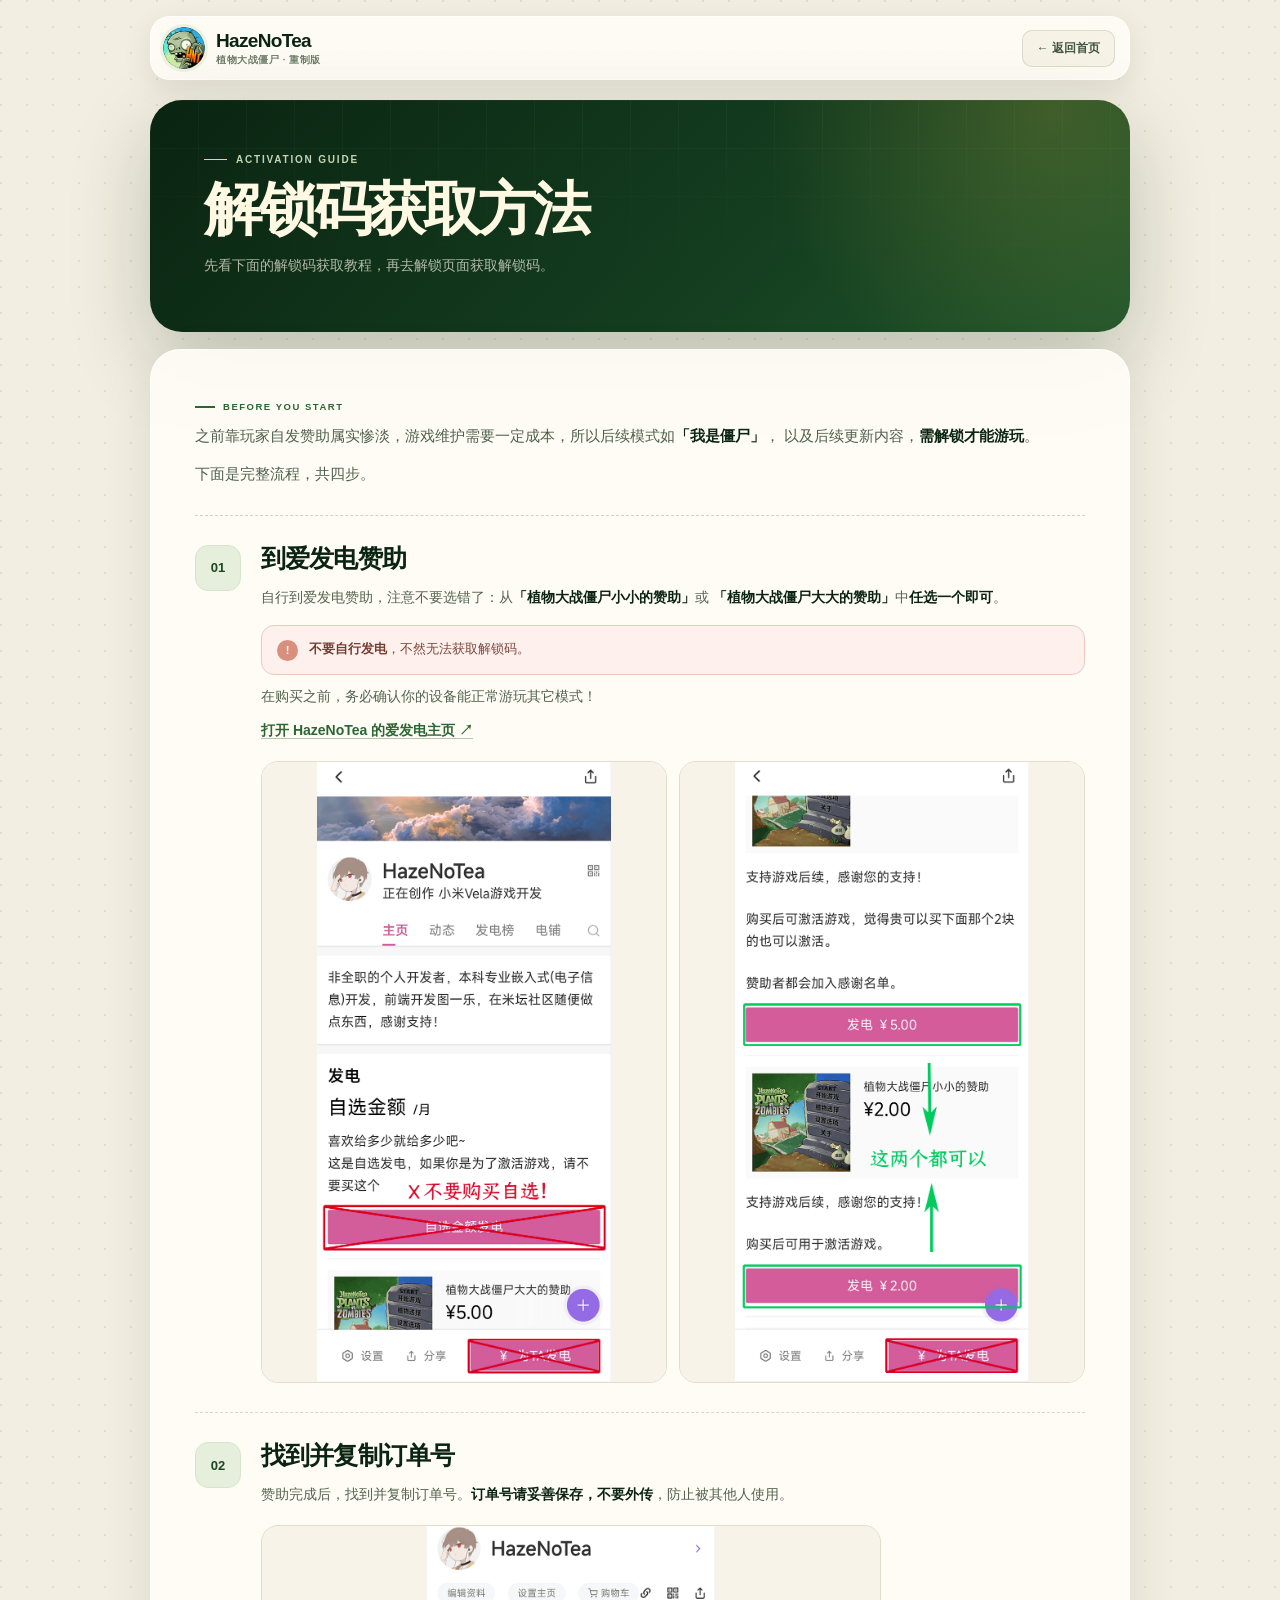
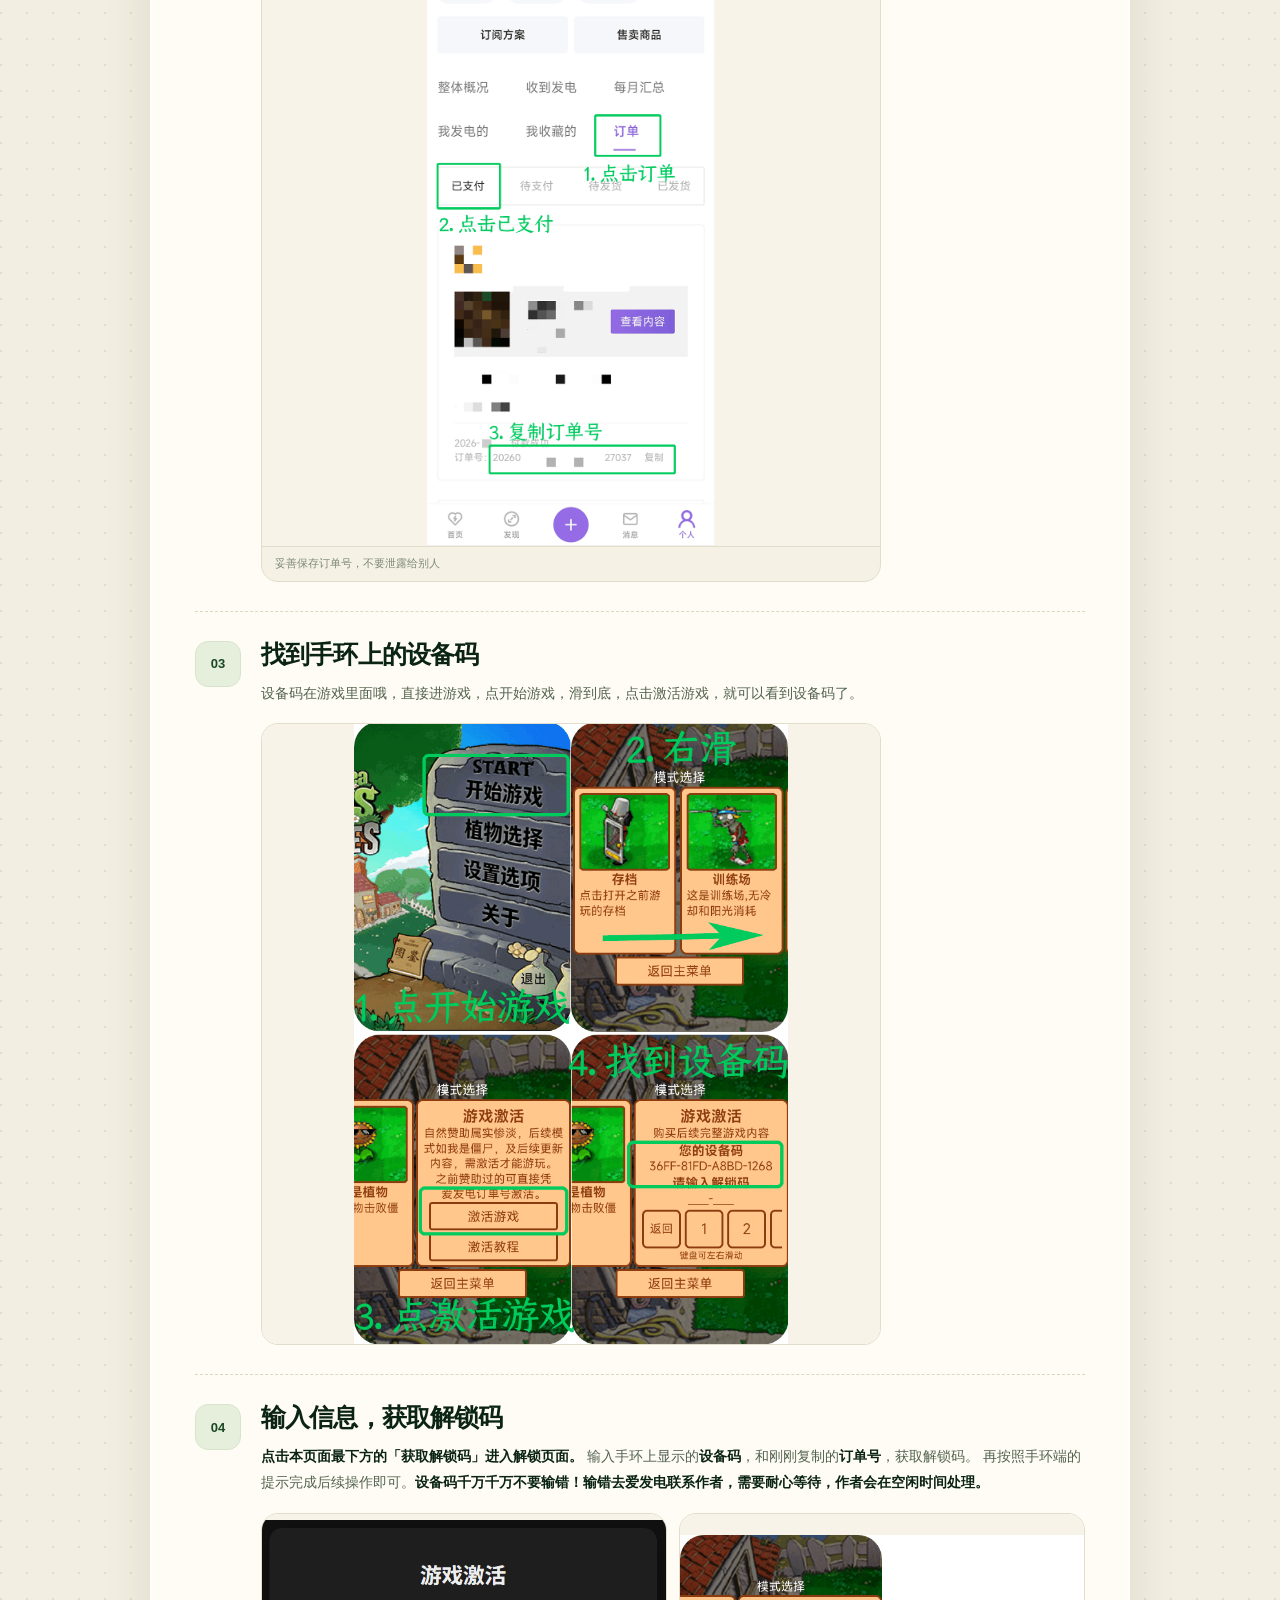
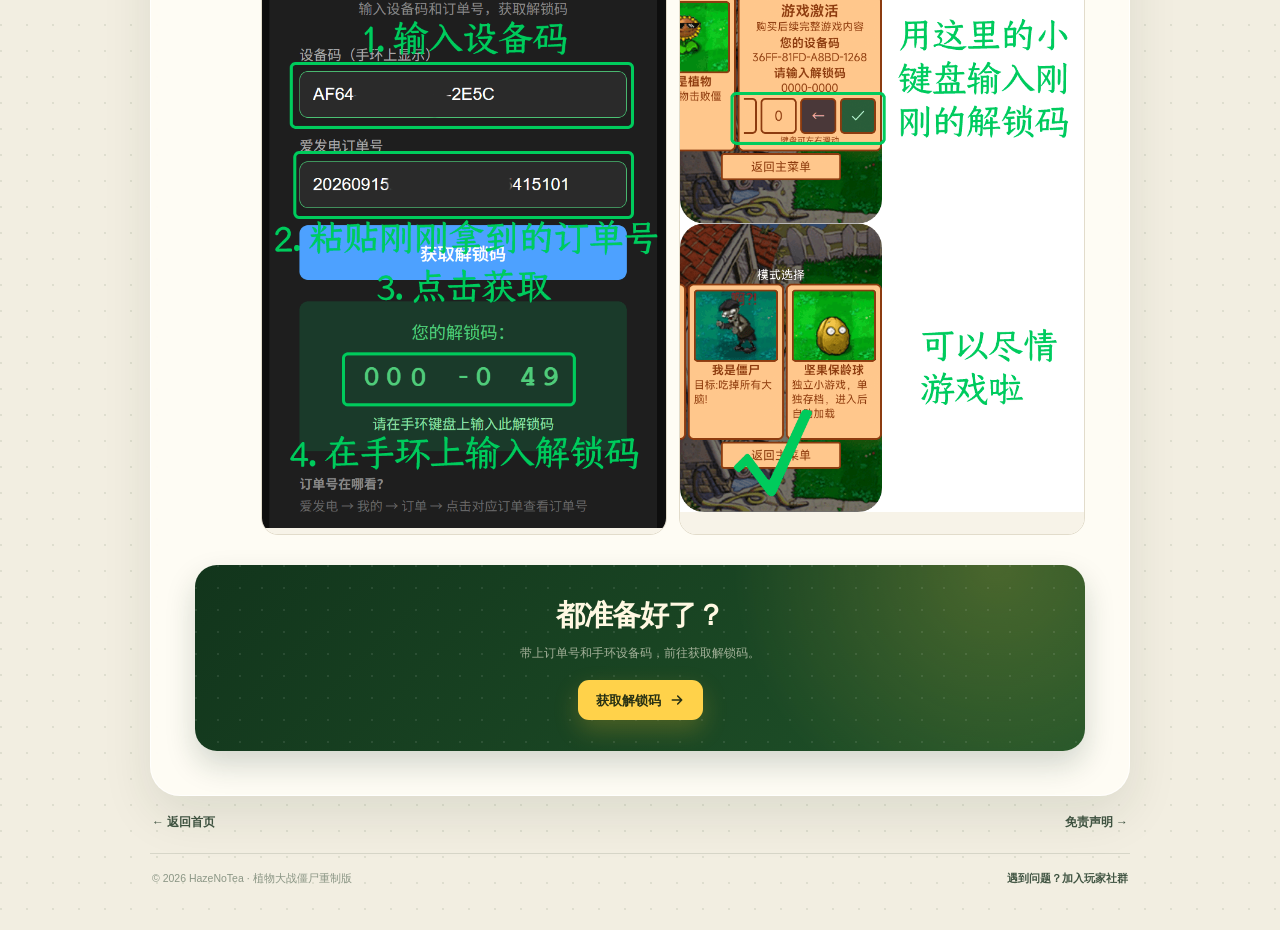
==== commit c8ed74e3: "feat: 图文教程优化，去除激活相关字眼替换为解锁" ====
--- a/post/activateGuide.html
+++ b/post/activateGuide.html
@@ -3,11 +3,11 @@
 <head>
     <meta charset="UTF-8" />
     <meta name="viewport" content="width=device-width, initial-scale=1.0" />
-    <title>激活教程｜HazeNoTea · 植物大战僵尸重制版</title>
-    <meta name="description" content="HazeNoTea 植物大战僵尸重制版图文激活教程：从爱发电赞助、复制订单号，到输入手环设备码获取解锁码，四步完成激活。" />
+    <title>图文教程｜HazeNoTea · 植物大战僵尸重制版</title>
+    <meta name="description" content="HazeNoTea 植物大战僵尸重制版图文教程：从爱发电赞助、复制订单号，到输入手环设备码获取解锁码，四步完成解锁。" />
     <meta name="theme-color" content="#12351c" />
-    <meta property="og:title" content="激活教程｜HazeNoTea" />
-    <meta property="og:description" content="四步完成植物大战僵尸重制版激活，附完整截图说明。" />
+    <meta property="og:title" content="解锁教程｜HazeNoTea" />
+    <meta property="og:description" content="四步完成植物大战僵尸重制版解锁，附完整截图说明。" />
     <meta property="og:url" content="https://hazenotea.github.io/HNT-PVZ/post/activateGuide.html" />
     <meta property="og:image" content="https://hazenotea.github.io/HNT-PVZ/common/logo.png" />
     <link rel="canonical" href="https://hazenotea.github.io/HNT-PVZ/post/activateGuide.html" />
@@ -33,29 +33,29 @@
         <section class="post-hero" aria-labelledby="guideTitle">
             <div>
                 <p class="kicker-light">ACTIVATION GUIDE</p>
-                <h1 id="guideTitle">激活教程</h1>
+                <h1 id="guideTitle">解锁码获取方法</h1>
                 <p class="post-hero-lead">
-                    从赞助、复制订单号，到获取解锁码，四步完成。第一次激活也能跟着截图一步步来。
+                    先看下面的解锁码获取教程，再去解锁页面获取解锁码。
                 </p>
-                <div class="post-hero-actions">
+                <!--<div class="post-hero-actions">
                     <a class="btn btn--sun" href="https://hazenotea.github.io/HNT-PW/pages/activate/activate.html?game=com.hazenotea.pvz.watch" target="_blank" rel="noopener">
-                        前往激活页面
+                        获取解锁码
                         <svg viewBox="0 0 24 24" fill="none" stroke="currentColor" stroke-width="2.4" stroke-linecap="round" stroke-linejoin="round" aria-hidden="true">
                             <path d="M5 12h14M13 6l6 6-6 6" />
                         </svg>
                     </a>
                     <a class="btn btn--outline" href="#steps">查看四步教程</a>
-                </div>
+                </div>-->
             </div>
 
-            <aside class="hero-note" aria-label="激活前请确认">
-                <span class="hero-note-label">激活前请确认</span>
+            <!--<aside class="hero-note" aria-label="解锁前请确认">
+                <span class="hero-note-label">解锁前请确认</span>
                 <ul>
                     <li>设备能正常游玩其它模式</li>
                     <li>订单号尚未外传</li>
                     <li>赞助项目选择正确</li>
                 </ul>
-            </aside>
+            </aside>-->
         </section>
 
         <!-- ===== 教程正文 ===== -->
@@ -64,9 +64,9 @@
                 <span class="article-eyebrow">BEFORE YOU START</span>
                 <p>
                     之前靠玩家自发赞助属实惨淡，游戏维护需要一定成本，所以后续模式如<strong>「我是僵尸」</strong>，
-                    以及后续更新内容，<strong>需激活才能游玩</strong>。
+                    以及后续更新内容，<strong>需解锁才能游玩</strong>。
                 </p>
-                <p>下面是完整的激活流程，共四步。建议先通读一遍，再开始操作。</p>
+                <p>下面是完整流程，共四步。</p>
             </div>
 
             <ol class="step-list">
@@ -80,7 +80,7 @@
                             <strong>「植物大战僵尸大大的赞助」</strong>中<strong>任选一个即可</strong>。
                         </p>
                         <div class="callout callout--danger">
-                            <span><strong>不要自行发电</strong>，不然无法激活。</span>
+                            <span><strong>不要自行发电</strong>，不然无法获取解锁码。</span>
                         </div>
                         <p>
                             在购买之前，务必确认你的设备能正常游玩其它模式！
@@ -88,62 +88,62 @@
                         <p>
                             <a class="inline-link" href="https://ifdian.net/a/HazeNoTea" target="_blank" rel="noopener">打开 HazeNoTea 的爱发电主页 ↗</a>
                         </p>
+                        <div class="shot-grid">
+                            <figure class="shot">
+                            <img src="image/不要买自选.png" alt="爱发电页面中两个植物大战僵尸赞助项目的选择示意" width="1113" height="1183" data-zoom loading="lazy" decoding="async" />
+                            </figure>
+                            <figure class="shot">
+                                <img src="image/购买.png" alt="爱发电页面中两个植物大战僵尸赞助项目的选择示意" width="1113" height="1183" data-zoom loading="lazy" decoding="async" />
+                            </figure>
+                        </div>
+                    </div>
+                </li>
+
+                <!-- 步骤 2 -->
+                <li class="step">
+                    <span class="step-num" aria-hidden="true">02</span>
+                    <div class="step-body">
+                        <h2>找到并复制订单号</h2>
+                        <p>
+                            赞助完成后，找到并复制订单号。<strong>订单号请妥善保存，不要外传</strong>，防止被其他人使用。
+                        </p>
                         <figure class="shot">
-                            <img src="image/二选一.png" alt="爱发电页面中两个植物大战僵尸赞助项目的选择示意" width="1113" height="1183" data-zoom loading="lazy" decoding="async" />
-                            <figcaption>在爱发电页面选择其中一个赞助项目，不要选错。</figcaption>
+                            <img src="image/找订单号.png" alt="订单号在订单详情中的位置示意" width="600" height="896" data-zoom loading="lazy" decoding="async" />
+                            <figcaption>妥善保存订单号，不要泄露给别人</figcaption>
                         </figure>
                     </div>
                 </li>
 
-                <!-- 步骤 2 -->
-                <li class="step">
-                    <span class="step-num" aria-hidden="true">02</span>
-                    <div class="step-body">
-                        <h2>找到并复制订单号</h2>
-                        <p>
-                            赞助完成后，找到并复制订单号。<strong>订单号请妥善保存，不要外传</strong>，防止被其他人使用。
+                <!-- 步骤 3 -->
+                <li class="step">
+                    <span class="step-num" aria-hidden="true">03</span>
+                    <div class="step-body">
+                        <h2>找到手环上的设备码</h2>
+                        <p>
+                            设备码在游戏里面哦，直接进游戏，点开始游戏，滑到底，点击激活游戏，就可以看到设备码了。
                         </p>
                         <figure class="shot">
-                            <img src="image/订单号.png" alt="订单号在订单详情中的位置示意" width="600" height="896" data-zoom loading="lazy" decoding="async" />
-                            <figcaption>复制订单号后先保存好，下一步会用到。</figcaption>
+                            <img src="image/找设备码.png" alt="找到设备码" width="675" height="878" data-zoom loading="lazy" decoding="async" />
                         </figure>
                     </div>
                 </li>
 
-                <!-- 步骤 3 -->
-                <li class="step">
-                    <span class="step-num" aria-hidden="true">03</span>
-                    <div class="step-body">
-                        <h2>找到激活网站</h2>
-                        <p>
-                            扫描手环图鉴上的二维码，或者访问
-                            <a class="inline-link" href="https://hazenotea.github.io/HNT-PVZ/" target="_blank" rel="noopener">https://hazenotea.github.io/HNT-PVZ/</a>，
-                            找到激活网站。
-                        </p>
-                        <figure class="shot">
-                            <img src="image/激活网站.png" alt="手环图鉴二维码与激活网站入口示意" width="675" height="878" data-zoom loading="lazy" decoding="async" />
-                            <figcaption>扫描二维码，或直接访问上面的网址。</figcaption>
-                        </figure>
-                    </div>
-                </li>
-
                 <!-- 步骤 4 -->
                 <li class="step">
                     <span class="step-num" aria-hidden="true">04</span>
                     <div class="step-body">
                         <h2>输入信息，获取解锁码</h2>
                         <p>
+                            <strong>点击本页面最下方的「获取解锁码」进入解锁页面。</strong>
                             输入手环上显示的<strong>设备码</strong>，和刚刚复制的<strong>订单号</strong>，获取解锁码。
-                            再按照手环端的提示完成后续操作即可。
+                            再按照手环端的提示完成后续操作即可。<strong>设备码千万千万不要输错！输错去爱发电联系作者，需要耐心等待，作者会在空闲时间处理。</strong>
                         </p>
                         <div class="shot-grid">
                             <figure class="shot">
-                                <img src="image/解锁码.png" alt="输入设备码与订单号后获取解锁码的界面" width="658" height="990" data-zoom loading="lazy" decoding="async" />
-                                <figcaption>填写设备码与订单号，获取解锁码。</figcaption>
-                            </figure>
-                            <figure class="shot">
-                                <img src="image/手环端操作.png" alt="手环端输入解锁码的操作界面" width="1600" height="800" data-zoom loading="lazy" decoding="async" />
-                                <figcaption>按手环端提示完成最后一步。</figcaption>
+                                <img src="image/解锁码获取.png" alt="输入设备码与订单号后获取解锁码的界面" width="658" height="990" data-zoom loading="lazy" decoding="async" />
+                            </figure>
+                            <figure class="shot">
+                                <img src="image/输入解锁码.png" alt="手环端输入解锁码的操作界面" width="1600" height="800" data-zoom loading="lazy" decoding="async" />
                             </figure>
                         </div>
                     </div>
@@ -152,9 +152,9 @@
 
             <div class="final-cta">
                 <h2>都准备好了？</h2>
-                <p>带上订单号和手环设备码，前往激活页面获取解锁码。一次激活，永久解锁后续内容。</p>
+                <p>带上订单号和手环设备码，前往获取解锁码。</p>
                 <a class="btn btn--sun" href="https://hazenotea.github.io/HNT-PW/pages/activate/activate.html?game=com.hazenotea.pvz.watch" target="_blank" rel="noopener">
-                    前往激活页面
+                    获取解锁码
                     <svg viewBox="0 0 24 24" fill="none" stroke="currentColor" stroke-width="2.4" stroke-linecap="round" stroke-linejoin="round" aria-hidden="true">
                         <path d="M5 12h14M13 6l6 6-6 6" />
                     </svg>
--- a/css/post.css
+++ b/css/post.css
@@ -1,6 +1,6 @@
 /* ================================================================
    HazeNoTea · 植物大战僵尸重制版
-   文章 / 激活教程页样式
+   文章 / 解锁教程页样式
    ================================================================ */
 
 :root {
